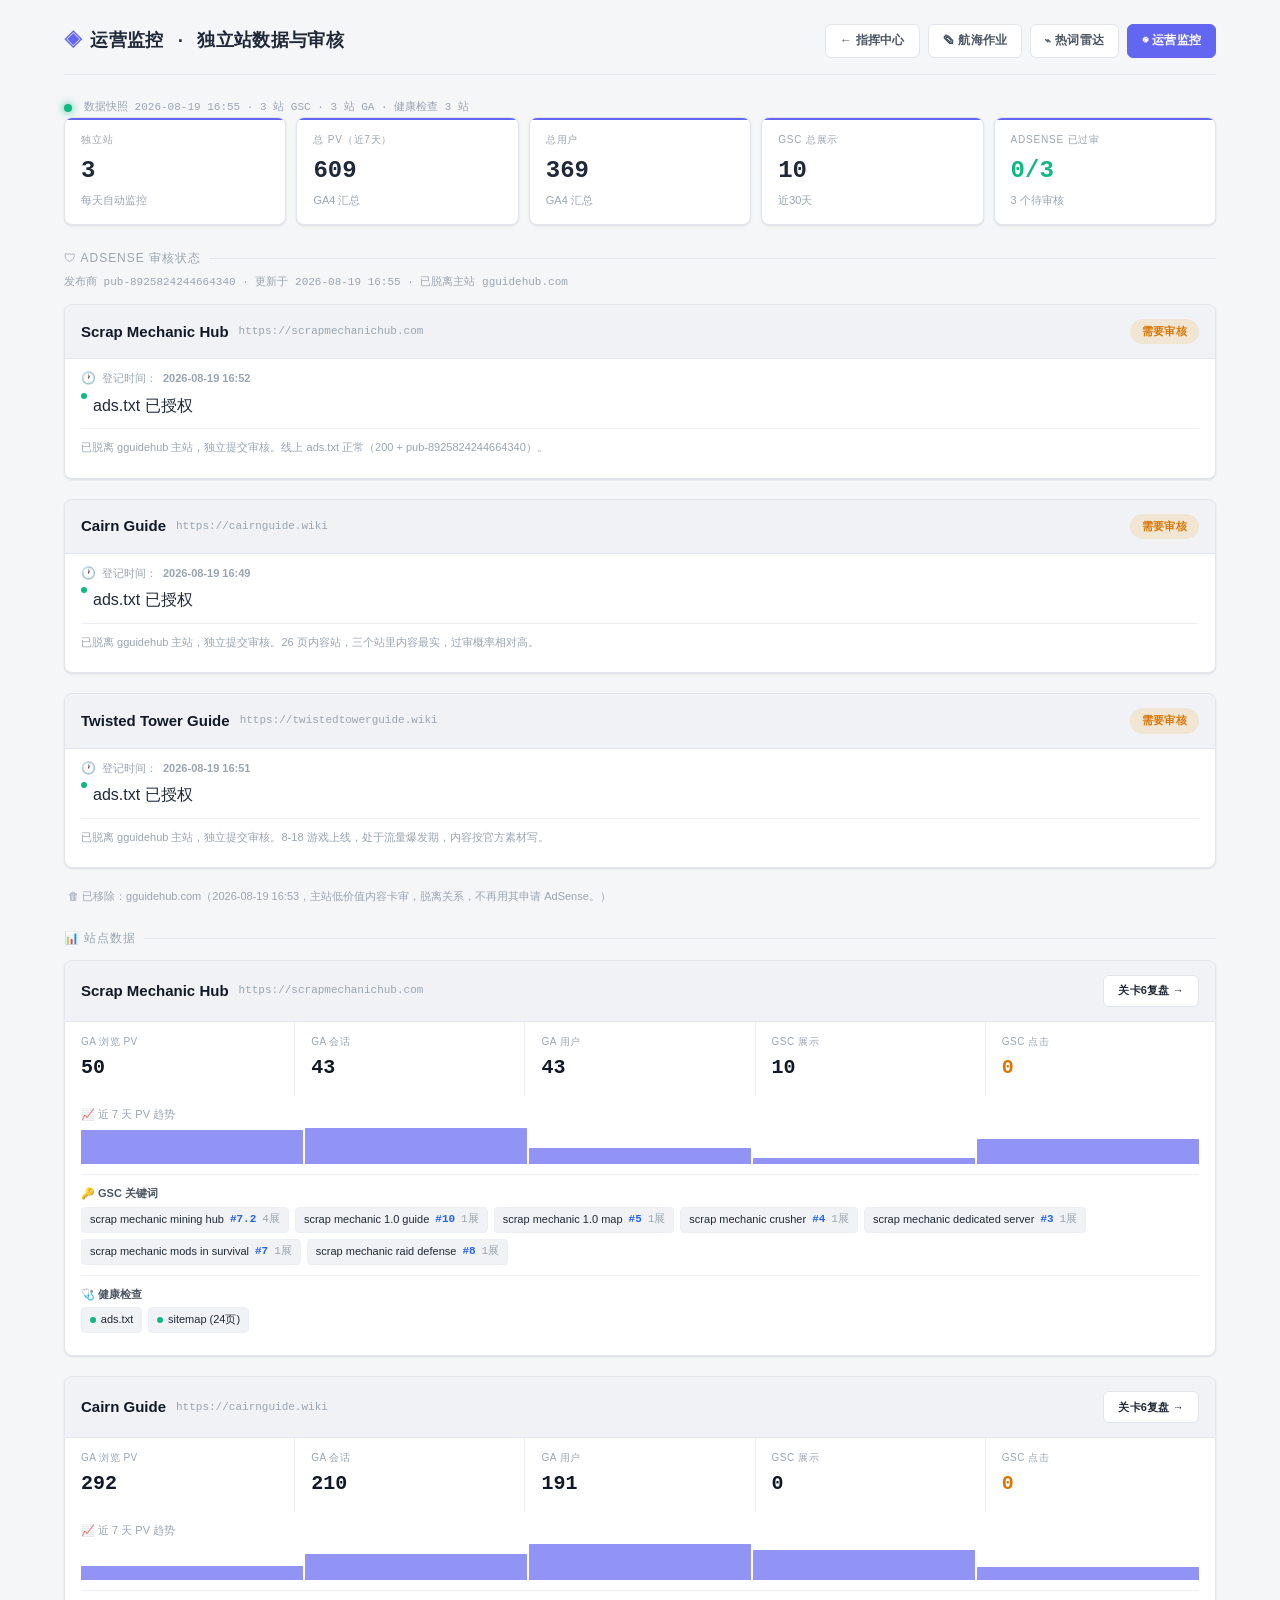
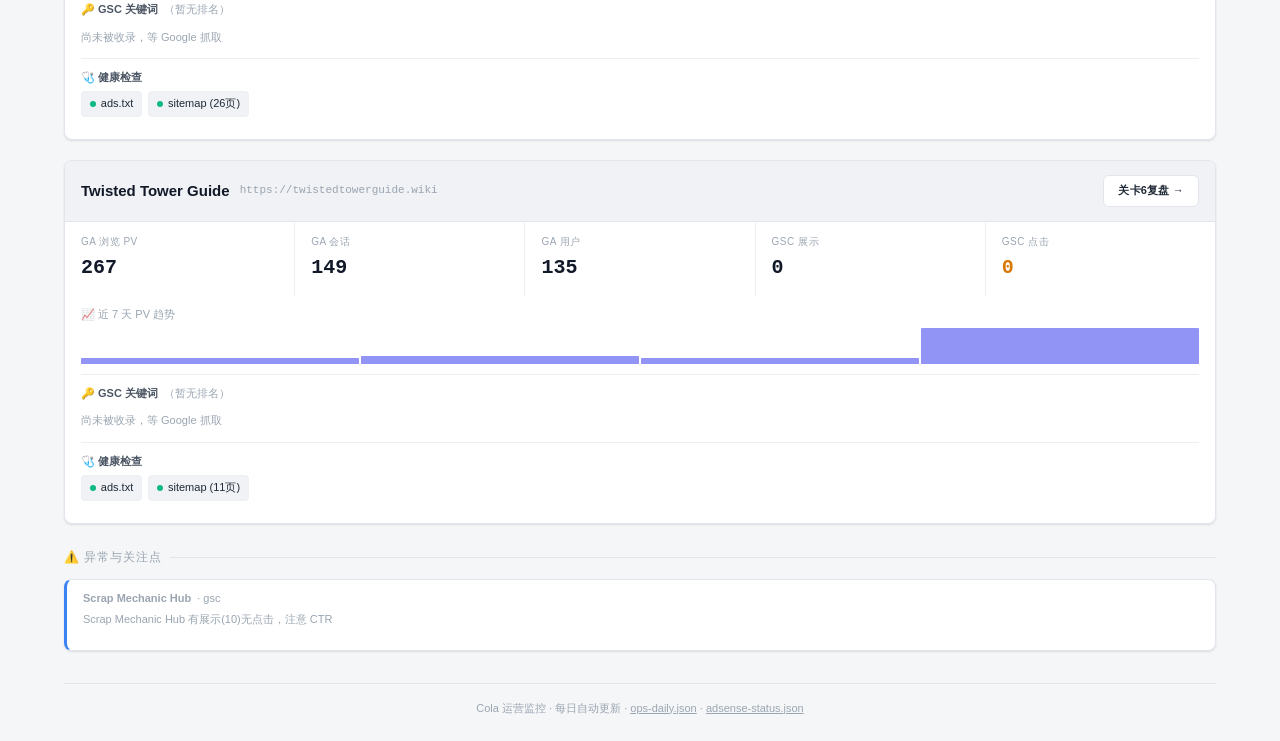
==== ops.html @ b62c6e48 "新增运营监控页 ops.html：三站审核状态+GA+GSC+健康检查 前台可视化" ====
<!DOCTYPE html>
<html lang="zh-CN">
<head>
<meta charset="UTF-8">
<meta name="viewport" content="width=device-width, initial-scale=1.0">
<title>运营监控 · 独立站数据与审核状态</title>
<style>
  :root {
    --bg: #f5f6f8; --bg-card: #ffffff; --bg-elevated: #f0f2f5;
    --border: #e2e6ec; --border-subtle: #eceff3;
    --text: #1f2937; --text-secondary: #4b5563; --text-muted: #9aa5b1;
    --green: #10b981; --green-bg: rgba(16,185,129,0.10); --green-text: #059669;
    --red: #ef4444; --red-bg: rgba(239,68,68,0.10); --red-text: #dc2626;
    --yellow: #d97706; --yellow-bg: rgba(245,158,11,0.14);
    --blue: #3b82f6; --blue-bg: rgba(59,130,246,0.10); --blue-text: #2563eb;
    --accent: #6366f1; --accent-dim: #4f46e5;
    --purple: #9333ea; --purple-bg: rgba(168,85,247,0.12);
    --heading: #111827;
    --shadow: 0 1px 2px rgba(16,24,40,0.06), 0 1px 3px rgba(16,24,40,0.05);
  }
  * { margin:0; padding:0; box-sizing:border-box; }
  body {
    font-family: -apple-system, BlinkMacSystemFont, 'PingFang SC', 'Hiragino Sans GB', 'Microsoft YaHei', sans-serif;
    background: var(--bg); color: var(--text); min-height: 100vh; line-height: 1.6;
  }
  .container { max-width: 1200px; margin: 0 auto; padding: 1.5rem; }

  .top-bar {
    display: flex; align-items: center; justify-content: space-between;
    flex-wrap: wrap; gap: 1rem; margin-bottom: 1.5rem;
    padding-bottom: 1rem; border-bottom: 1px solid var(--border);
  }
  .top-bar h1 {
    font-size: 1.125rem; font-weight: 700; letter-spacing: 0.02em;
    display: flex; align-items: center; gap: 0.5rem;
    font-family: 'SF Mono', 'Menlo', 'PingFang SC', monospace;
  }
  .top-bar h1 span { color: var(--accent); }
  .top-actions { display:flex; gap:0.5rem; align-items:center; flex-wrap:wrap; }
  .btn {
    padding:0.4rem 0.875rem; border-radius:0.375rem; font-size:0.75rem;
    font-weight:600; cursor:pointer; border:1px solid var(--border);
    background:var(--bg-card); color:var(--text-secondary);
    transition:all 0.15s; font-family:inherit; letter-spacing:0.02em;
    text-decoration:none; display:inline-block;
  }
  .btn:hover { border-color:var(--accent); color:var(--heading); background:var(--bg-elevated); }
  .btn.active { background:var(--accent); border-color:var(--accent); color:#fff; }

  .status-bar { display:flex; gap:0.75rem; align-items:center; font-size:0.6875rem; color:var(--text-muted); font-family:'SF Mono',monospace; flex-wrap:wrap; }
  .pulse { width:8px; height:8px; border-radius:50%; display:inline-block; }
  .pulse.live { background:var(--green); box-shadow:0 0 8px var(--green); animation:pulse 2s infinite; }
  @keyframes pulse { 0%,100%{opacity:1} 50%{opacity:0.3} }

  .stats { display:grid; grid-template-columns:repeat(auto-fit, minmax(155px,1fr)); gap:0.625rem; margin-bottom:1.5rem; }
  .stat {
    background:var(--bg-card); border:1px solid var(--border); border-radius:0.5rem; padding:0.875rem 1rem;
    position:relative; overflow:hidden; box-shadow:var(--shadow);
  }
  .stat::before { content:''; position:absolute; top:0; left:0; right:0; height:2px; background:var(--accent); }
  .stat .label { font-size:0.625rem; text-transform:uppercase; letter-spacing:0.08em; color:var(--text-muted); margin-bottom:0.25rem; }
  .stat .value { font-size:1.5rem; font-weight:700; font-family:'SF Mono',monospace; }
  .stat .sub { font-size:0.6875rem; color:var(--text-muted); margin-top:0.125rem; }

  .section { margin-bottom:1.5rem; }
  .section-title {
    font-size:0.75rem; text-transform:uppercase; letter-spacing:0.08em;
    color:var(--text-muted); margin-bottom:0.75rem; display:flex; align-items:center; gap:0.5rem;
  }
  .section-title::after { content:''; flex:1; height:1px; background:var(--border); }
  .section-meta { margin:-0.35rem 0 0.75rem; font-size:0.6875rem; color:var(--text-muted); font-family:'SF Mono',monospace; }

  /* 站点卡片 */
  .site-card {
    background:var(--bg-card); border:1px solid var(--border); border-radius:0.5rem;
    box-shadow:var(--shadow); margin-bottom:1.25rem; overflow:hidden;
  }
  .site-head {
    display:flex; align-items:center; justify-content:space-between; gap:1rem;
    padding:0.875rem 1rem; border-bottom:1px solid var(--border);
    background:var(--bg-elevated); flex-wrap:wrap;
  }
  .site-head .site-title { display:flex; align-items:center; gap:0.625rem; flex-wrap:wrap; }
  .site-head .site-name { font-weight:700; font-size:0.9375rem; color:var(--heading); }
  .site-head .site-domain { font-size:0.6875rem; color:var(--text-muted); font-family:'SF Mono',monospace; }
  .site-head a { color:inherit; text-decoration:none; }
  .site-head a:hover { color:var(--accent); }

  /* 审核状态徽章 */
  .audit-badge {
    display:inline-flex; align-items:center; gap:0.3rem;
    padding:0.25rem 0.75rem; border-radius:1rem; font-size:0.6875rem; font-weight:700;
    letter-spacing:0.03em; white-space:nowrap;
  }
  .audit-badge.active { background:var(--green-bg); color:var(--green-text); }
  .audit-badge.review { background:var(--yellow-bg); color:var(--yellow); }
  .audit-badge.rejected { background:var(--red-bg); color:var(--red-text); }

  /* 指标网格 */
  .metrics { display:grid; grid-template-columns:repeat(auto-fit, minmax(150px,1fr)); gap:1px; background:var(--border-subtle); }
  .metric {
    background:var(--bg-card); padding:0.75rem 1rem; display:flex; flex-direction:column; gap:0.125rem;
  }
  .metric .label { font-size:0.625rem; color:var(--text-muted); text-transform:uppercase; letter-spacing:0.05em; }
  .metric .value { font-size:1.25rem; font-weight:700; font-family:'SF Mono',monospace; color:var(--heading); }
  .metric .value.ok { color:var(--green-text); }
  .metric .value.warn { color:var(--yellow); }
  .metric .value.bad { color:var(--red-text); }

  .sub-grid { padding:0 1rem 0.75rem; }
  .sub-row { padding:0.625rem 0; border-bottom:1px solid var(--border-subtle); }
  .sub-row:last-child { border-bottom:none; }
  .sub-row .sub-label { font-size:0.6875rem; color:var(--text-muted); margin-bottom:0.25rem; display:flex; align-items:center; gap:0.375rem; }
  .sub-row .sub-label .k { font-weight:600; color:var(--text-secondary); }

  /* 关键词 chips */
  .kw-list { display:flex; flex-wrap:wrap; gap:0.375rem; }
  .kw {
    display:inline-flex; align-items:center; gap:0.375rem;
    background:var(--bg-elevated); border:1px solid var(--border-subtle); border-radius:0.25rem;
    padding:0.2rem 0.5rem; font-size:0.6875rem;
  }
  .kw .pos { font-family:'SF Mono',monospace; color:var(--blue-text); font-weight:600; }
  .kw .imp { font-family:'SF Mono',monospace; color:var(--text-muted); }

  /* 健康检查 */
  .health { display:flex; flex-wrap:wrap; gap:0.375rem; }
  .health-item {
    display:inline-flex; align-items:center; gap:0.3rem;
    background:var(--bg-elevated); border:1px solid var(--border-subtle); border-radius:0.25rem;
    padding:0.2rem 0.5rem; font-size:0.6875rem;
  }
  .dot { width:6px; height:6px; border-radius:50%; display:inline-block; }
  .dot.ok { background:var(--green); }
  .dot.bad { background:var(--red); }

  /* 迷你趋势条 */
  .trend { display:flex; align-items:flex-end; gap:2px; height:36px; }
  .trend .bar { flex:1; min-width:6px; background:var(--accent); border-radius:1px 1px 0 0; opacity:0.7; }
  .trend .bar:hover { opacity:1; }

  .note { font-size:0.6875rem; color:var(--text-muted); line-height:1.5; }

  .empty {
    background:var(--bg-card); border:1px dashed var(--border); border-radius:0.5rem;
    padding:2.5rem; text-align:center; color:var(--text-muted); font-size:0.8125rem;
  }

  footer { text-align:center; margin-top:2rem; padding-top:1rem; border-top:1px solid var(--border); font-size:0.6875rem; color:var(--text-muted); }
  footer a { color:var(--text-muted); }

  @media (max-width:768px) {
    .container { padding:0.75rem; }
    .stats { grid-template-columns:repeat(2,1fr); }
  }
</style>
</head>
<body>
<div class="container">
  <div class="top-bar">
    <h1><span>◈</span> 运营监控 · 独立站数据与审核</h1>
    <div class="top-actions">
      <a class="btn" href="./index.html">← 指挥中心</a>
      <a class="btn" href="./voyage.html">✎ 航海作业</a>
      <a class="btn" href="./keyword-radar.html">⌁ 热词雷达</a>
      <a class="btn active" href="./ops.html">◉ 运营监控</a>
    </div>
  </div>

  <div class="status-bar">
    <span class="pulse live"></span>
    <span id="meta">载入数据中…</span>
  </div>

  <!-- 汇总统计 -->
  <div class="stats" id="stats"></div>

  <!-- 审核状态总览 -->
  <div class="section">
    <div class="section-title">🛡 AdSense 审核状态</div>
    <div class="section-meta" id="adsense-meta"></div>
    <div id="audit-container"></div>
  </div>

  <!-- 站点数据卡 -->
  <div class="section">
    <div class="section-title">📊 站点数据</div>
    <div id="sites-container"></div>
  </div>

  <!-- 异常 -->
  <div class="section" id="anomaly-section" style="display:none">
    <div class="section-title">⚠️ 异常与关注点</div>
    <div id="anomaly-container"></div>
  </div>

  <footer>Cola 运营监控 · 每日自动更新 · <a href="./ops-daily.json" target="_blank">ops-daily.json</a> · <a href="./adsense-status.json" target="_blank">adsense-status.json</a></footer>
</div>

<script>
// ── 工具 ──
const esc = (s) => String(s ?? '').replace(/[&<>"']/g, c => ({'&':'&amp;','<':'&lt;','>':'&gt;','"':'&quot;',"'":'&#39;'}[c]));

async function loadJSON(url) {
  try {
    const r = await fetch(url, { cache: 'no-store' });
    if (!r.ok) throw new Error(`HTTP ${r.status}`);
    return await r.json();
  } catch (e) {
    return null;
  }
}

// ── 站元信息（与 voyage.json 对齐） ──
const SITE_META = {
  'scrapmechanic-hub': { name: 'Scrap Mechanic Hub', domain: 'https://scrapmechanichub.com', dir: 'scrapmechanic-hub' },
  'cairn-guide': { name: 'Cairn Guide', domain: 'https://cairnguide.wiki', dir: 'cairn-guide' },
  'twisted-tower-guide': { name: 'Twisted Tower Guide', domain: 'https://twistedtowerguide.wiki', dir: 'twisted-tower-guide' },
};

const AUDIT_LABEL = {
  'active': '已通过', 'review': '需要审核', 'rejected': '未通过', 'ready': '准备就绪',
};
const AUDIT_CLASS = {
  'active': 'active', 'review': 'review', 'rejected': 'rejected', 'ready': 'active',
};

function fmtDate(s) {
  if (!s) return '';
  return s.replace('T', ' ').slice(0, 16);
}

// ── 渲染审核状态 ──
function renderAudit(adsense) {
  const container = document.getElementById('audit-container');
  const meta = document.getElementById('adsense-meta');
  if (!adsense || !adsense.sites) {
    container.innerHTML = '<div class="empty">暂无审核状态数据（adsense-status.json 不可用）</div>';
    return;
  }
  const sites = adsense.sites;
  meta.textContent = `发布商 ${adsense.publisher} · 更新于 ${fmtDate(adsense.generated)} · 已脱离主站 gguidehub.com`;
  const cards = Object.entries(sites).map(([key, s]) => {
    const sm = SITE_META[key] || { name: key, domain: s.domain };
    const cls = AUDIT_CLASS[s.statusKey] || 'review';
    const label = AUDIT_LABEL[s.statusKey] || s.status || '待定';
    const adstxt = (s.adstxt === '已授权' || s.adstxt === 'ok') ? '<span class="dot ok"></span> ads.txt 已授权' : `<span class="dot bad"></span> ads.txt ${esc(s.adstxt)}`;
    return `
      <div class="site-card">
        <div class="site-head">
          <div class="site-title">
            <span class="site-name"><a href="${esc(sm.domain)}" target="_blank" rel="noreferrer">${esc(sm.name)}</a></span>
            <span class="site-domain">${esc(sm.domain)}</span>
          </div>
          <span class="audit-badge ${cls}">${label}</span>
        </div>
        <div class="sub-grid">
          <div class="sub-row">
            <div class="sub-label"><span style="font-size:0.75rem">🕐</span> 登记时间：<strong>${fmtDate(s.registeredAt) || '—'}</strong></div>
            <div class="health">${adstxt}</div>
          </div>
          ${s.note ? `<div class="sub-row"><div class="note">${esc(s.note)}</div></div>` : ''}
        </div>
      </div>`;
  }).join('');
  container.innerHTML = cards;
  if (adsense.removed && Object.keys(adsense.removed).length) {
    container.innerHTML += `<div class="note" style="padding:0 0.25rem">
      🗑 已移除：${Object.entries(adsense.removed).map(([d, info]) => `${esc(d)}（${fmtDate(info.removedAt)}，${esc(info.reason)}）`).join('、')}
    </div>`;
  }
}

// ── 渲染站点数据卡 ──
function renderSites(ops) {
  const container = document.getElementById('sites-container');
  if (!ops) {
    container.innerHTML = '<div class="empty">暂无运营数据（ops-daily.json 不可用）</div>';
    return;
  }
  const gsc = ops.gsc || {};
  const ga = ops.ga || {};
  const health = ops.health || {};
  const keys = Object.keys(SITE_META);

  const cards = keys.map(key => {
    const sm = SITE_META[key];
    const g = gsc[key] || {};
    const a = ga[key] || {};
    const h = health[key] || {};

    // GA 指标
    const pv = a.pv ?? 0, sess = a.sessions ?? 0, users = a.users ?? 0;
    // GSC 指标
    const imp = g.impressions ?? 0, clicks = g.clicks ?? 0;
    const kws = (g.topKeywords || []).slice(0, 8);

    // 健康检查
    const adsOk = h.ads_txt?.ok;
    const sitemapOk = h.sitemap?.ok;

    // 迷你趋势（GA 逐日 PV）
    let trendHtml = '<span class="note">暂无逐日数据</span>';
    if (a.daily && Object.keys(a.daily).length) {
      const days = Object.entries(a.daily).sort((x, y) => x[0].localeCompare(y[0]));
      const maxPv = Math.max(...days.map(([, v]) => v.pv || 0), 1);
      trendHtml = `<div class="trend">${days.map(([dt, v]) => {
        const hh = Math.max(6, Math.round((v.pv || 0) / maxPv * 36));
        const mm = dt.slice(4, 6) + '/' + dt.slice(6, 8);
        return `<div class="bar" style="height:${hh}px" title="${mm}: ${v.pv} PV"></div>`;
      }).join('')}</div>`;
    }

    return `
      <div class="site-card">
        <div class="site-head">
          <div class="site-title">
            <span class="site-name"><a href="${esc(sm.domain)}" target="_blank" rel="noreferrer">${esc(sm.name)}</a></span>
            <span class="site-domain">${esc(sm.domain)}</span>
          </div>
          <a class="btn" href="./reports/level-6.html?site=${sm.dir}" style="font-size:0.6875rem">关卡6复盘 →</a>
        </div>

        <div class="metrics">
          <div class="metric"><div class="label">GA 浏览 PV</div><div class="value">${pv}</div></div>
          <div class="metric"><div class="label">GA 会话</div><div class="value">${sess}</div></div>
          <div class="metric"><div class="label">GA 用户</div><div class="value">${users}</div></div>
          <div class="metric"><div class="label">GSC 展示</div><div class="value">${imp}</div></div>
          <div class="metric"><div class="label">GSC 点击</div><div class="value ${clicks > 0 ? 'ok' : 'warn'}">${clicks}</div></div>
        </div>

        <div class="sub-grid">
          <div class="sub-row">
            <div class="sub-label">📈 近 7 天 PV 趋势</div>
            ${trendHtml}
          </div>
          <div class="sub-row">
            <div class="sub-label"><span class="k">🔑 GSC 关键词</span>${kws.length ? '' : '（暂无排名）'}</div>
            ${kws.length ? `<div class="kw-list">${kws.map(k => `<span class="kw">${esc(k.kw)} <span class="pos">#${k.position}</span><span class="imp">${k.impressions}展</span></span>`).join('')}</div>` : '<span class="note">尚未被收录，等 Google 抓取</span>'}
          </div>
          <div class="sub-row">
            <div class="sub-label"><span class="k">🩺 健康检查</span></div>
            <div class="health">
              <span class="health-item"><span class="dot ${adsOk ? 'ok' : 'bad'}"></span> ads.txt</span>
              <span class="health-item"><span class="dot ${sitemapOk ? 'ok' : 'bad'}"></span> sitemap ${h.sitemap?.pages ? `(${h.sitemap.pages}页)` : ''}</span>
            </div>
          </div>
        </div>
      </div>`;
  }).join('');

  container.innerHTML = cards;
}

// ── 渲染汇总统计 ──
function renderStats(ops, adsense) {
  const el = document.getElementById('stats');
  if (!ops) { el.innerHTML = ''; return; }
  const gsc = ops.gsc || {};
  const ga = ops.ga || {};
  const keys = Object.keys(SITE_META);
  const totalPv = keys.reduce((s, k) => s + (ga[k]?.pv || 0), 0);
  const totalUsers = keys.reduce((s, k) => s + (ga[k]?.users || 0), 0);
  const totalImp = keys.reduce((s, k) => s + (gsc[k]?.impressions || 0), 0);

  // 审核状态统计
  let auditReview = 0, auditActive = 0;
  if (adsense?.sites) {
    Object.values(adsense.sites).forEach(s => {
      if (s.statusKey === 'active' || s.statusKey === 'ready') auditActive++;
      else auditReview++;
    });
  }

  el.innerHTML = `
    <div class="stat"><div class="label">独立站</div><div class="value">${keys.length}</div><div class="sub">每天自动监控</div></div>
    <div class="stat"><div class="label">总 PV（近7天）</div><div class="value">${totalPv}</div><div class="sub">GA4 汇总</div></div>
    <div class="stat"><div class="label">总用户</div><div class="value">${totalUsers}</div><div class="sub">GA4 汇总</div></div>
    <div class="stat"><div class="label">GSC 总展示</div><div class="value">${totalImp}</div><div class="sub">近30天</div></div>
    <div class="stat"><div class="label">AdSense 已过审</div><div class="value" style="color:var(--green)">${auditActive}/${keys.length}</div><div class="sub">${auditReview} 个待审核</div></div>
  `;
}

// ── 渲染异常 ──
function renderAnomalies(ops) {
  const section = document.getElementById('anomaly-section');
  const container = document.getElementById('anomaly-container');
  const anomalies = ops?.anomalies || [];
  if (!anomalies.length) { section.style.display = 'none'; return; }
  section.style.display = '';
  container.innerHTML = anomalies.map(a => {
    const sm = SITE_META[a.site] || { name: a.site };
    return `<div class="site-card" style="border-left:3px solid ${a.level === 'warn' ? 'var(--yellow)' : 'var(--blue)'}">
      <div class="sub-grid">
        <div class="sub-row">
          <div class="sub-label"><strong>${esc(sm.name)}</strong> · ${esc(a.type || '')}</div>
          <div class="note">${esc(a.msg || '')}</div>
        </div>
      </div>
    </div>`;
  }).join('');
}

// ── 载入 ──
(async function () {
  const [ops, adsense] = await Promise.all([
    loadJSON('./ops-daily.json'),
    loadJSON('./adsense-status.json'),
  ]);
  const meta = document.getElementById('meta');
  if (ops) {
    meta.textContent = `数据快照 ${fmtDate(ops.generated_at)} · ${Object.keys(ops.gsc || {}).length} 站 GSC · ${Object.keys(ops.ga || {}).length} 站 GA · 健康检查 ${Object.keys(ops.health || {}).length} 站`;
  } else {
    meta.textContent = '⚠ 运营数据不可用（ops-daily.json 缺失）';
  }
  renderStats(ops, adsense);
  renderAudit(adsense);
  renderSites(ops);
  renderAnomalies(ops);
})();
</script>
</body>
</html>
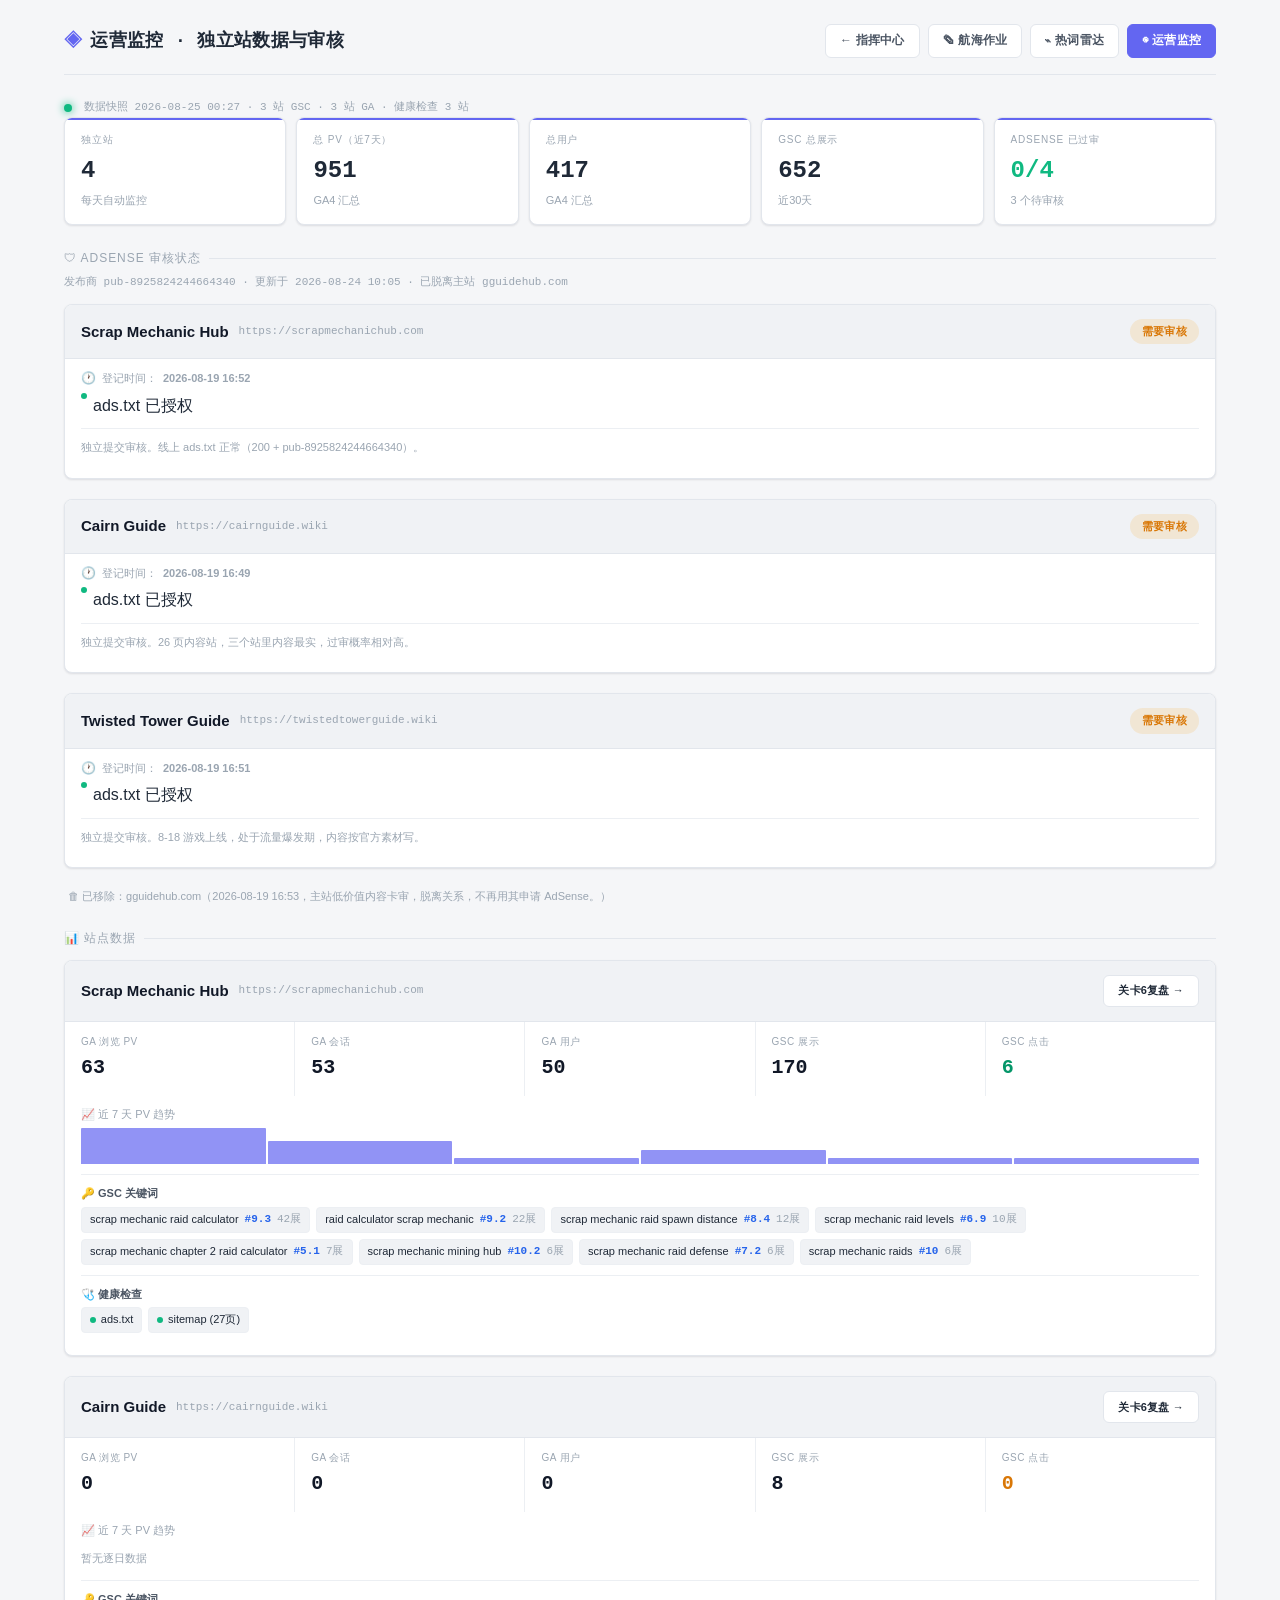
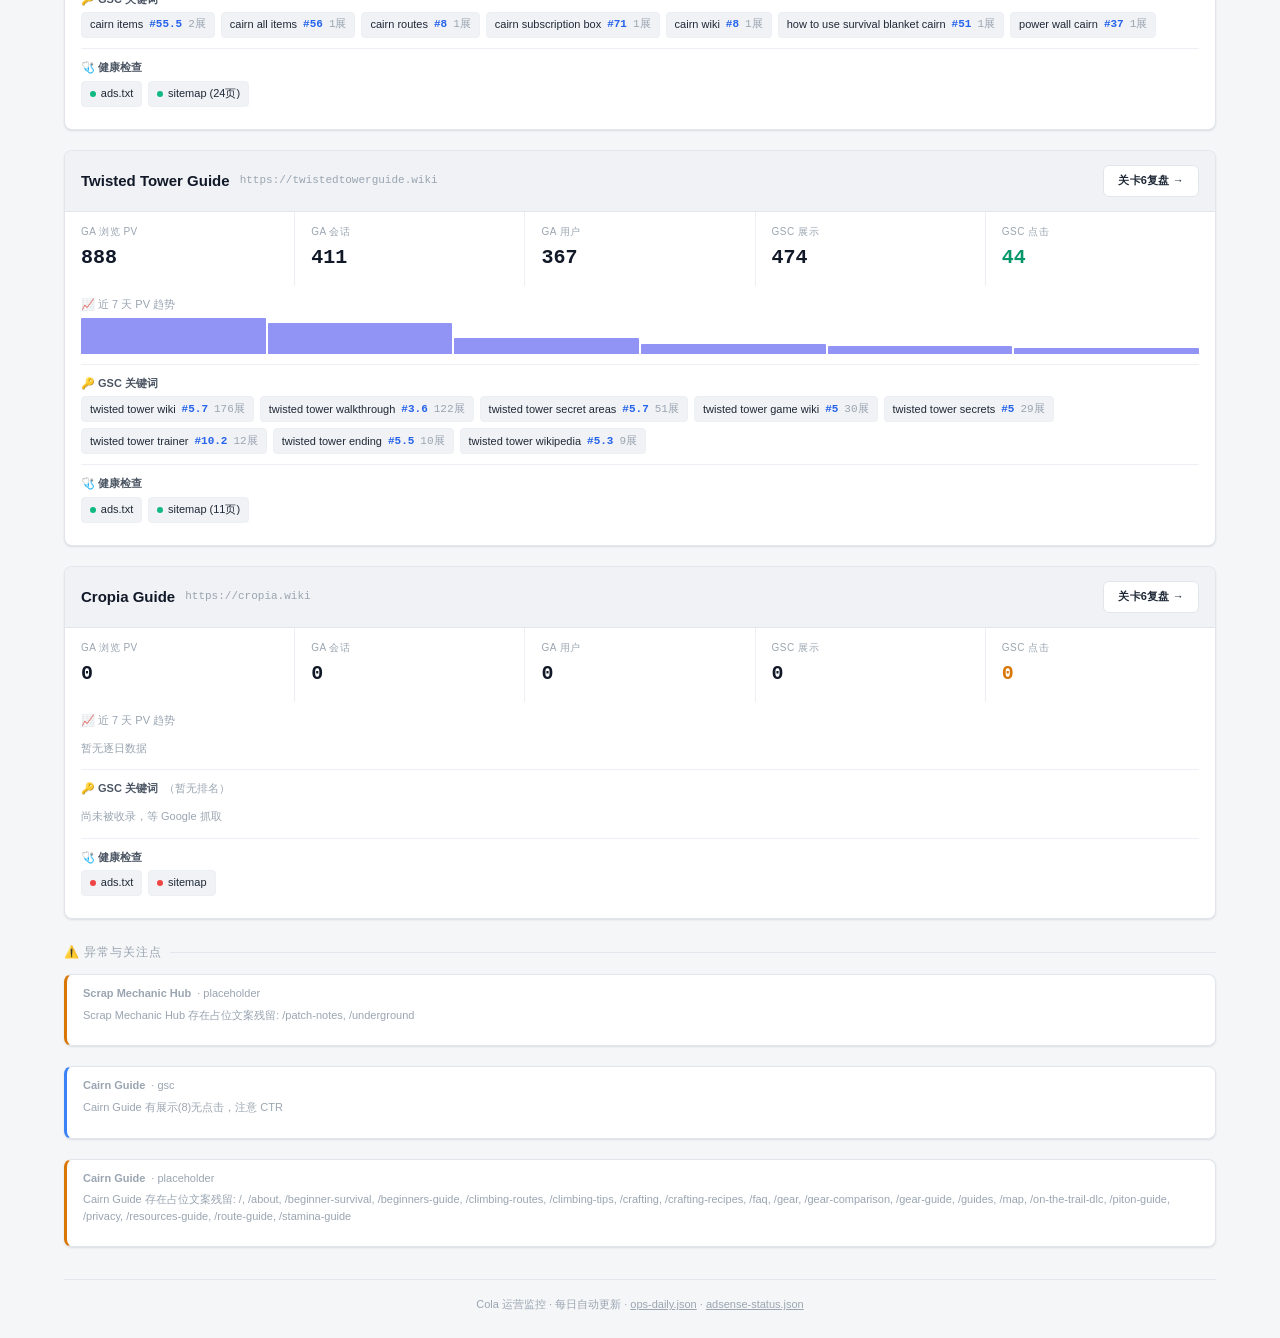
==== commit 45ea947b: "feat: ops 面板支持第4站 cropia-guide（复活纳入监控）" ====
--- a/ops.html
+++ b/ops.html
@@ -216,6 +216,7 @@
   'scrapmechanic-hub': { name: 'Scrap Mechanic Hub', domain: 'https://scrapmechanichub.com', dir: 'scrapmechanic-hub' },
   'cairn-guide': { name: 'Cairn Guide', domain: 'https://cairnguide.wiki', dir: 'cairn-guide' },
   'twisted-tower-guide': { name: 'Twisted Tower Guide', domain: 'https://twistedtowerguide.wiki', dir: 'twisted-tower-guide' },
+  'cropia-guide': { name: 'Cropia Guide', domain: 'https://cropia.wiki', dir: 'cropia-guide' },
 };
 
 const AUDIT_LABEL = {
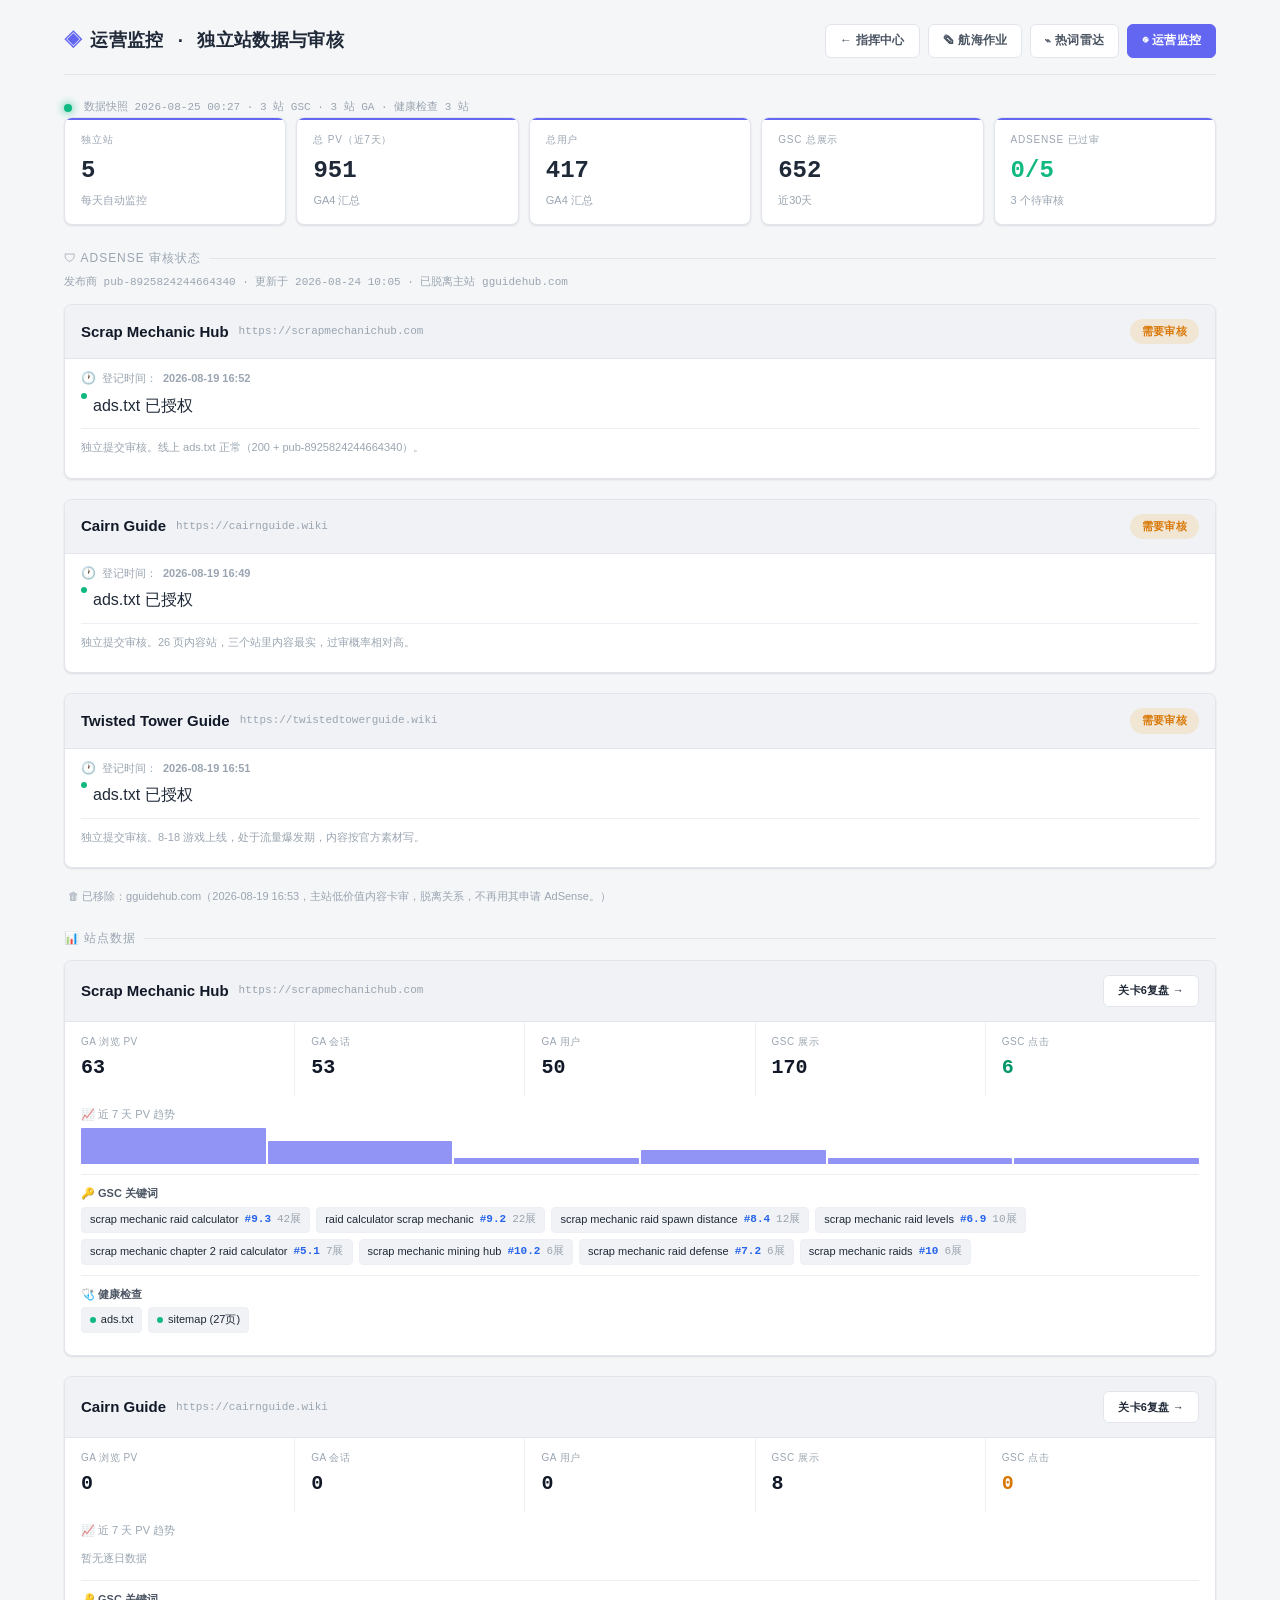
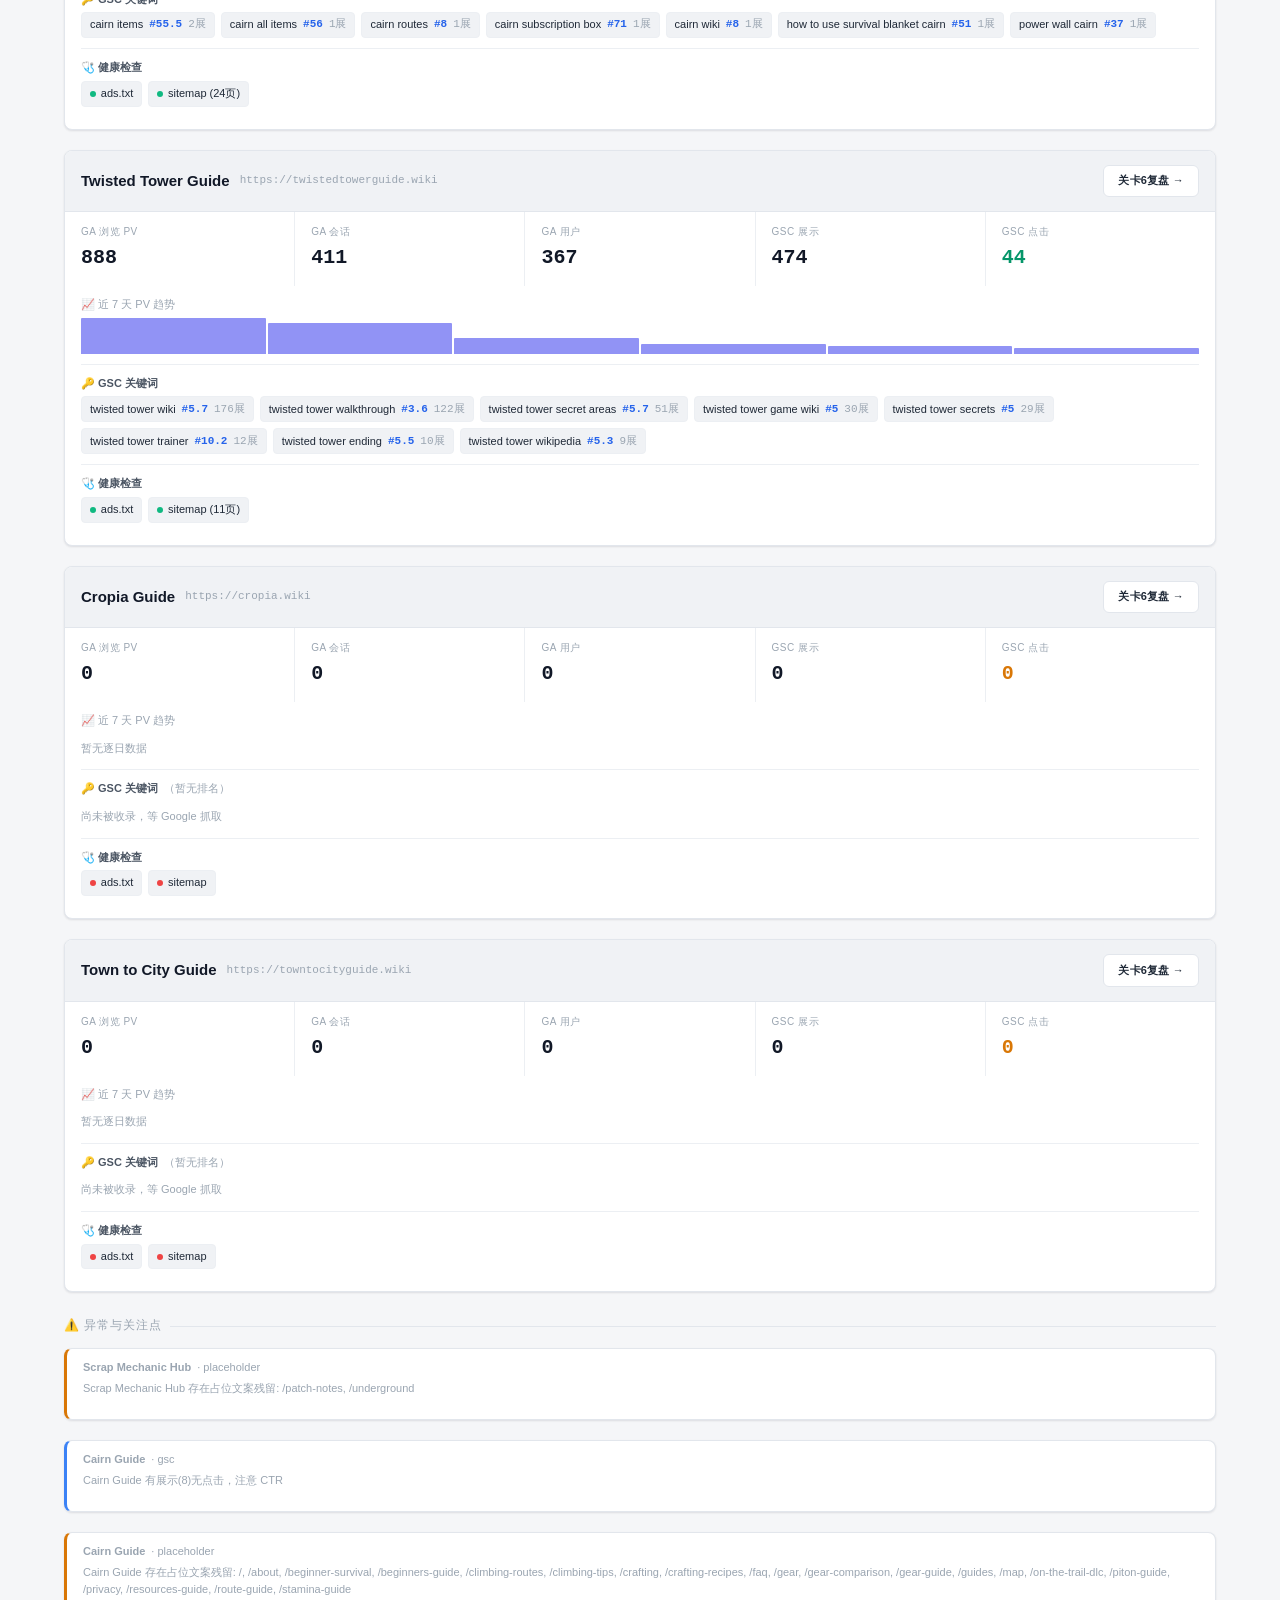
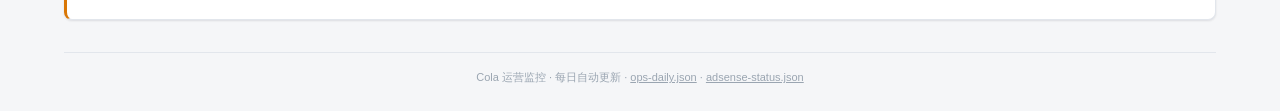
==== commit 043c69d3: "Add town-to-city-guide (towntocityguide.wiki) to ops dashboard" ====
--- a/ops.html
+++ b/ops.html
@@ -217,6 +217,7 @@
   'cairn-guide': { name: 'Cairn Guide', domain: 'https://cairnguide.wiki', dir: 'cairn-guide' },
   'twisted-tower-guide': { name: 'Twisted Tower Guide', domain: 'https://twistedtowerguide.wiki', dir: 'twisted-tower-guide' },
   'cropia-guide': { name: 'Cropia Guide', domain: 'https://cropia.wiki', dir: 'cropia-guide' },
+  'town-to-city-guide': { name: 'Town to City Guide', domain: 'https://towntocityguide.wiki', dir: 'town-to-city-guide' },
 };
 
 const AUDIT_LABEL = {
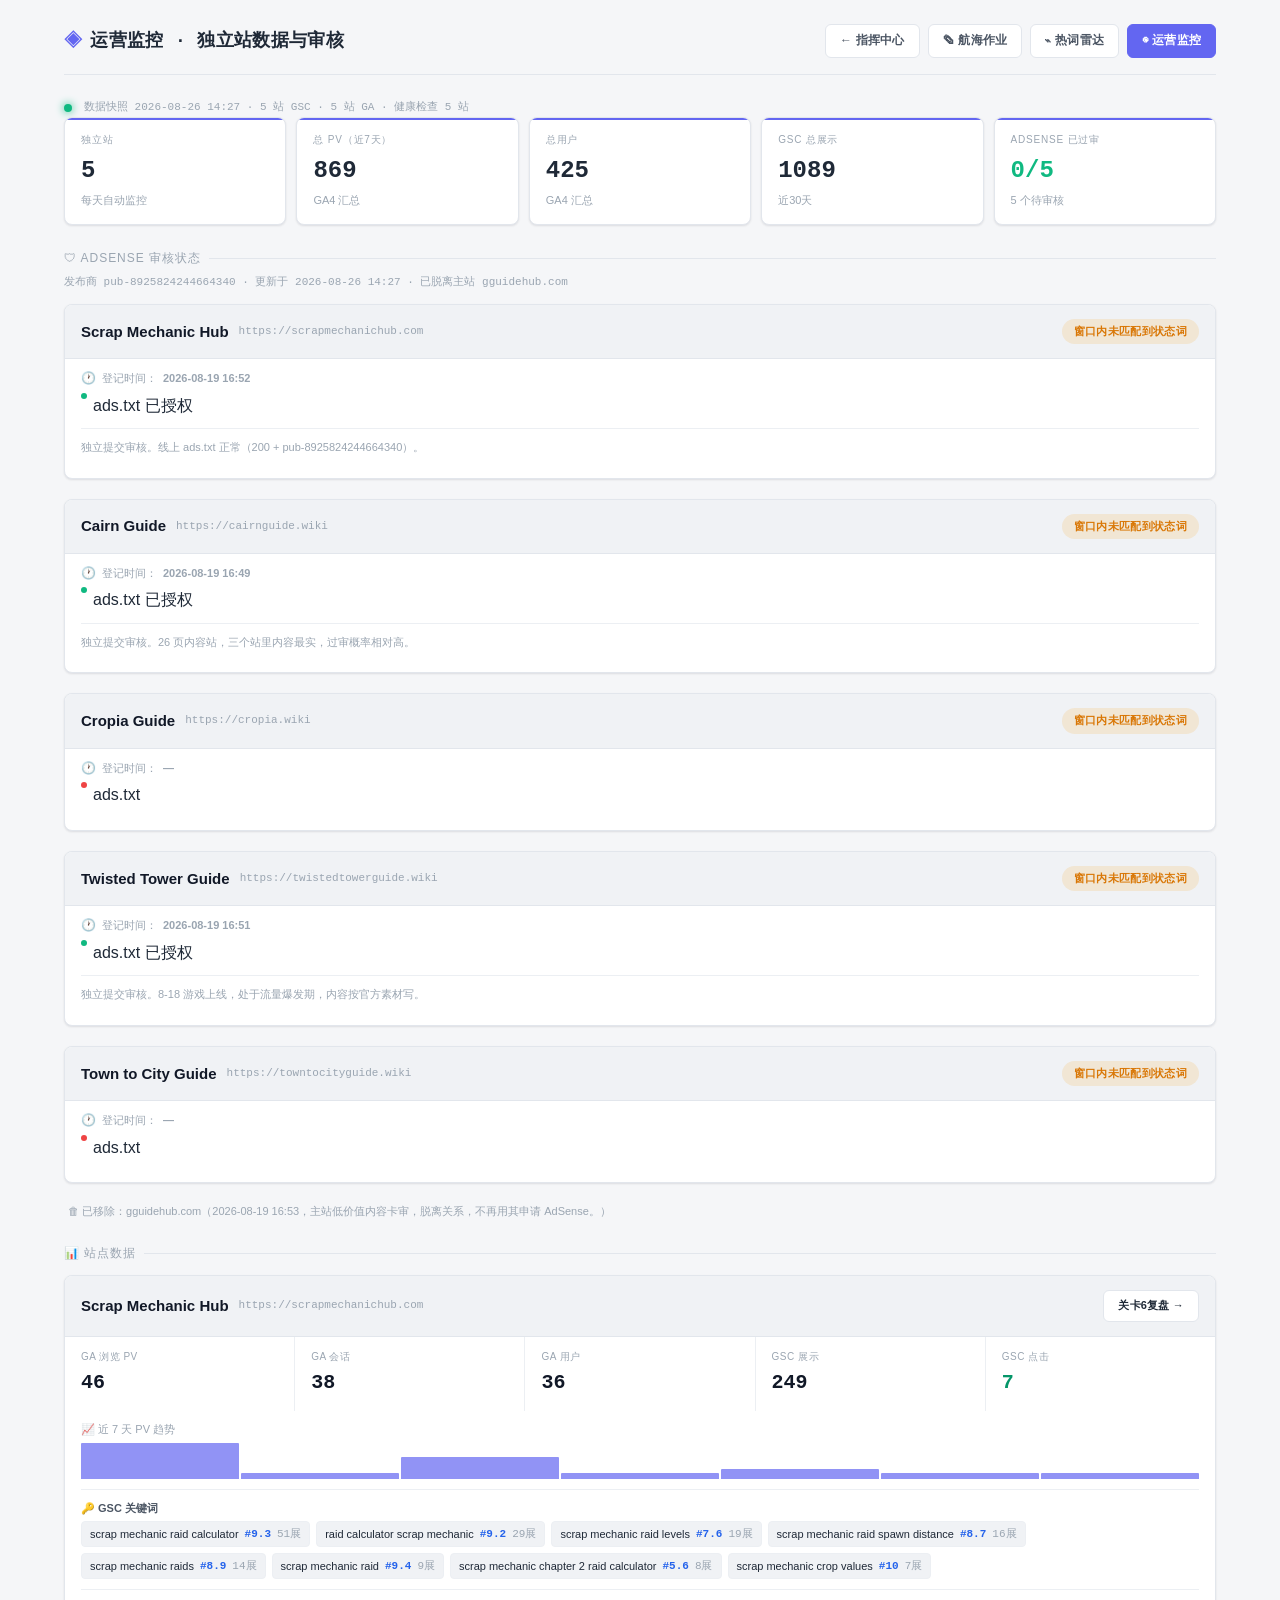
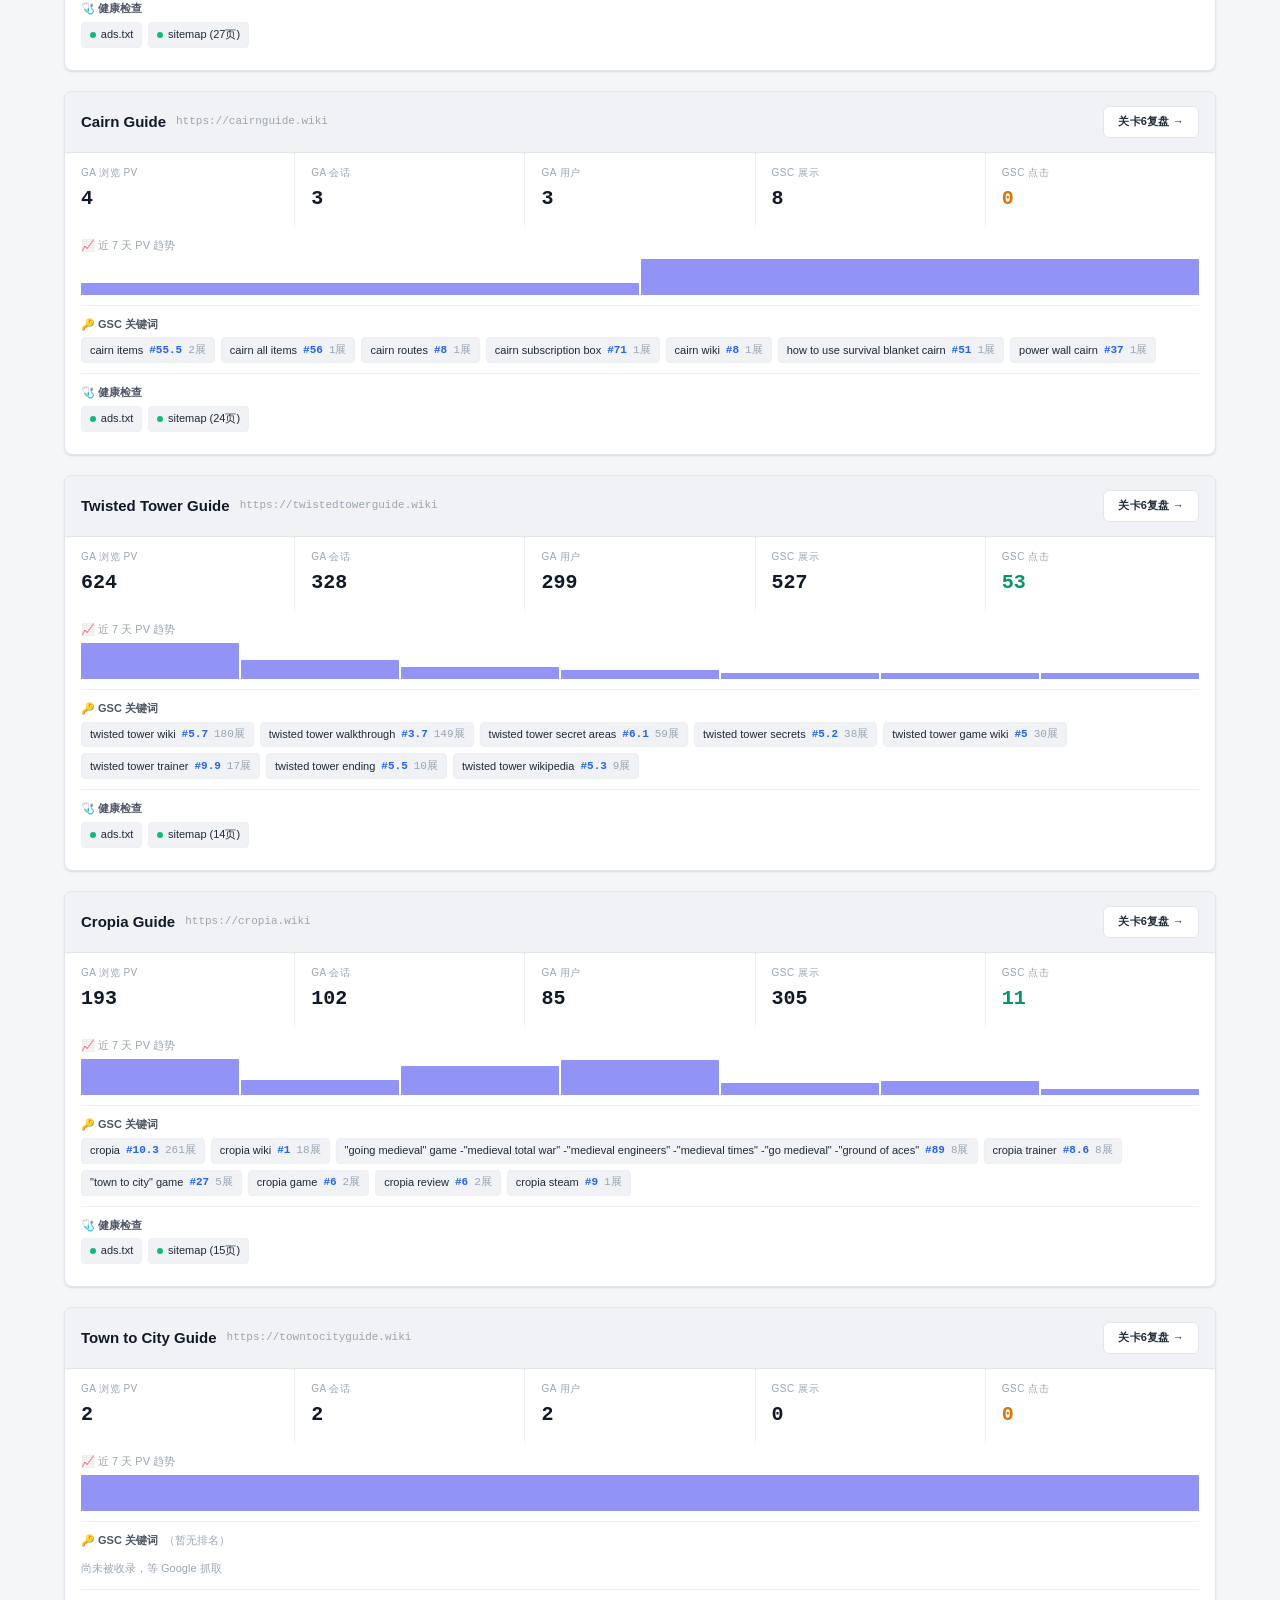
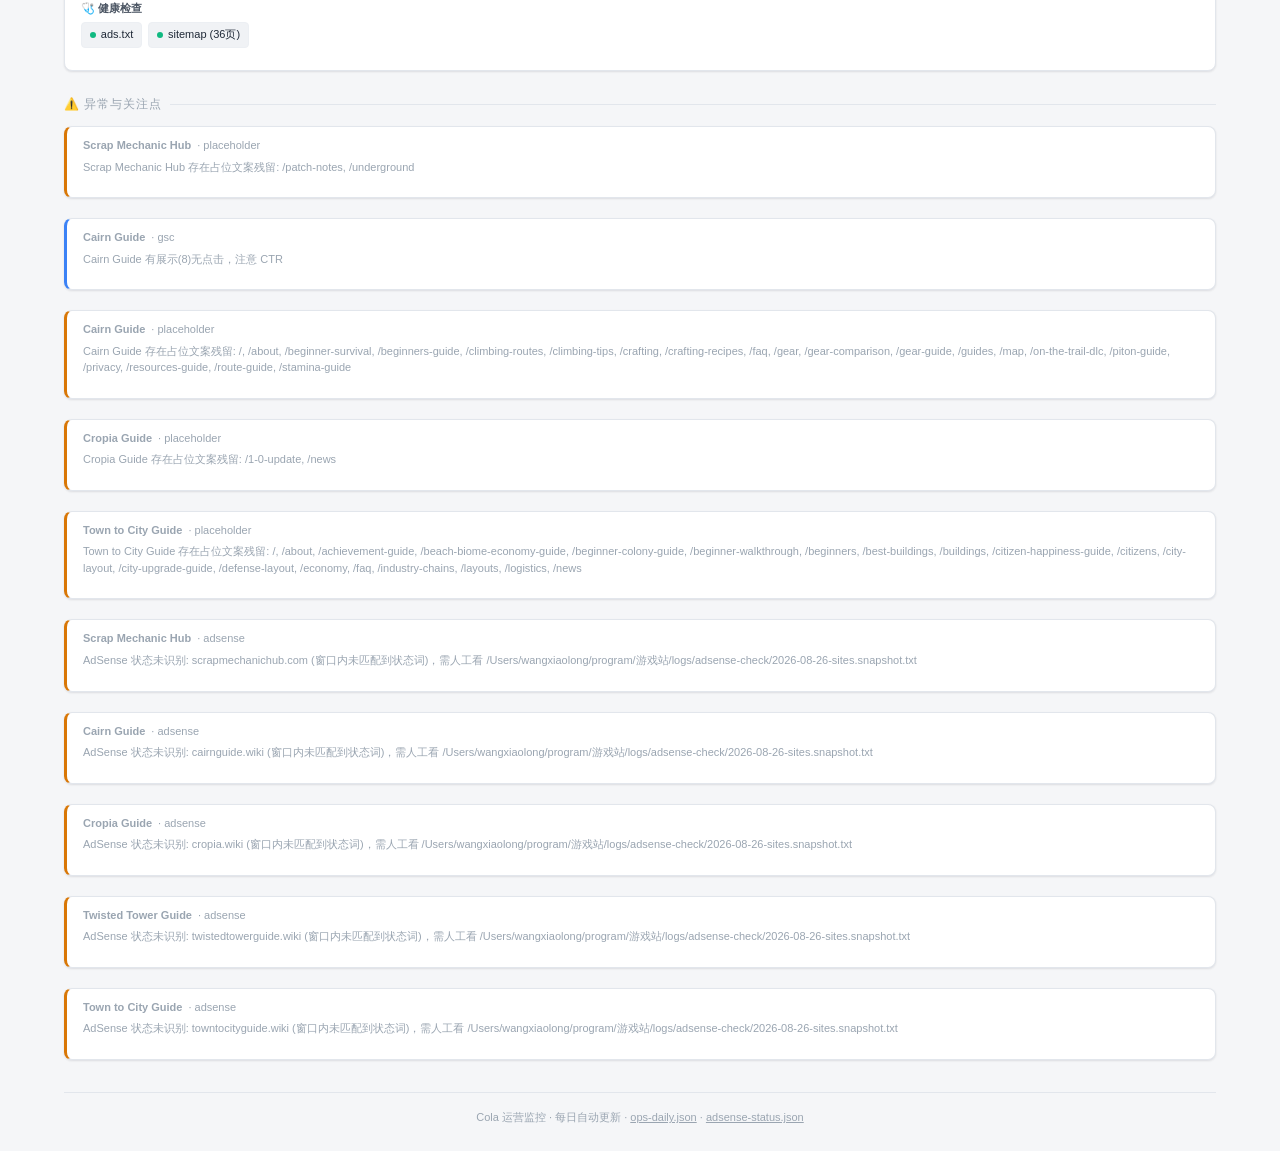
==== commit a89add4b: "Add preparing status label to ops dashboard; refresh daily snapshot" ====
--- a/ops.html
+++ b/ops.html
@@ -222,9 +222,11 @@
 
 const AUDIT_LABEL = {
   'active': '已通过', 'review': '需要审核', 'rejected': '未通过', 'ready': '准备就绪',
+  'preparing': '正在准备',
 };
 const AUDIT_CLASS = {
   'active': 'active', 'review': 'review', 'rejected': 'rejected', 'ready': 'active',
+  'preparing': 'review',
 };
 
 function fmtDate(s) {
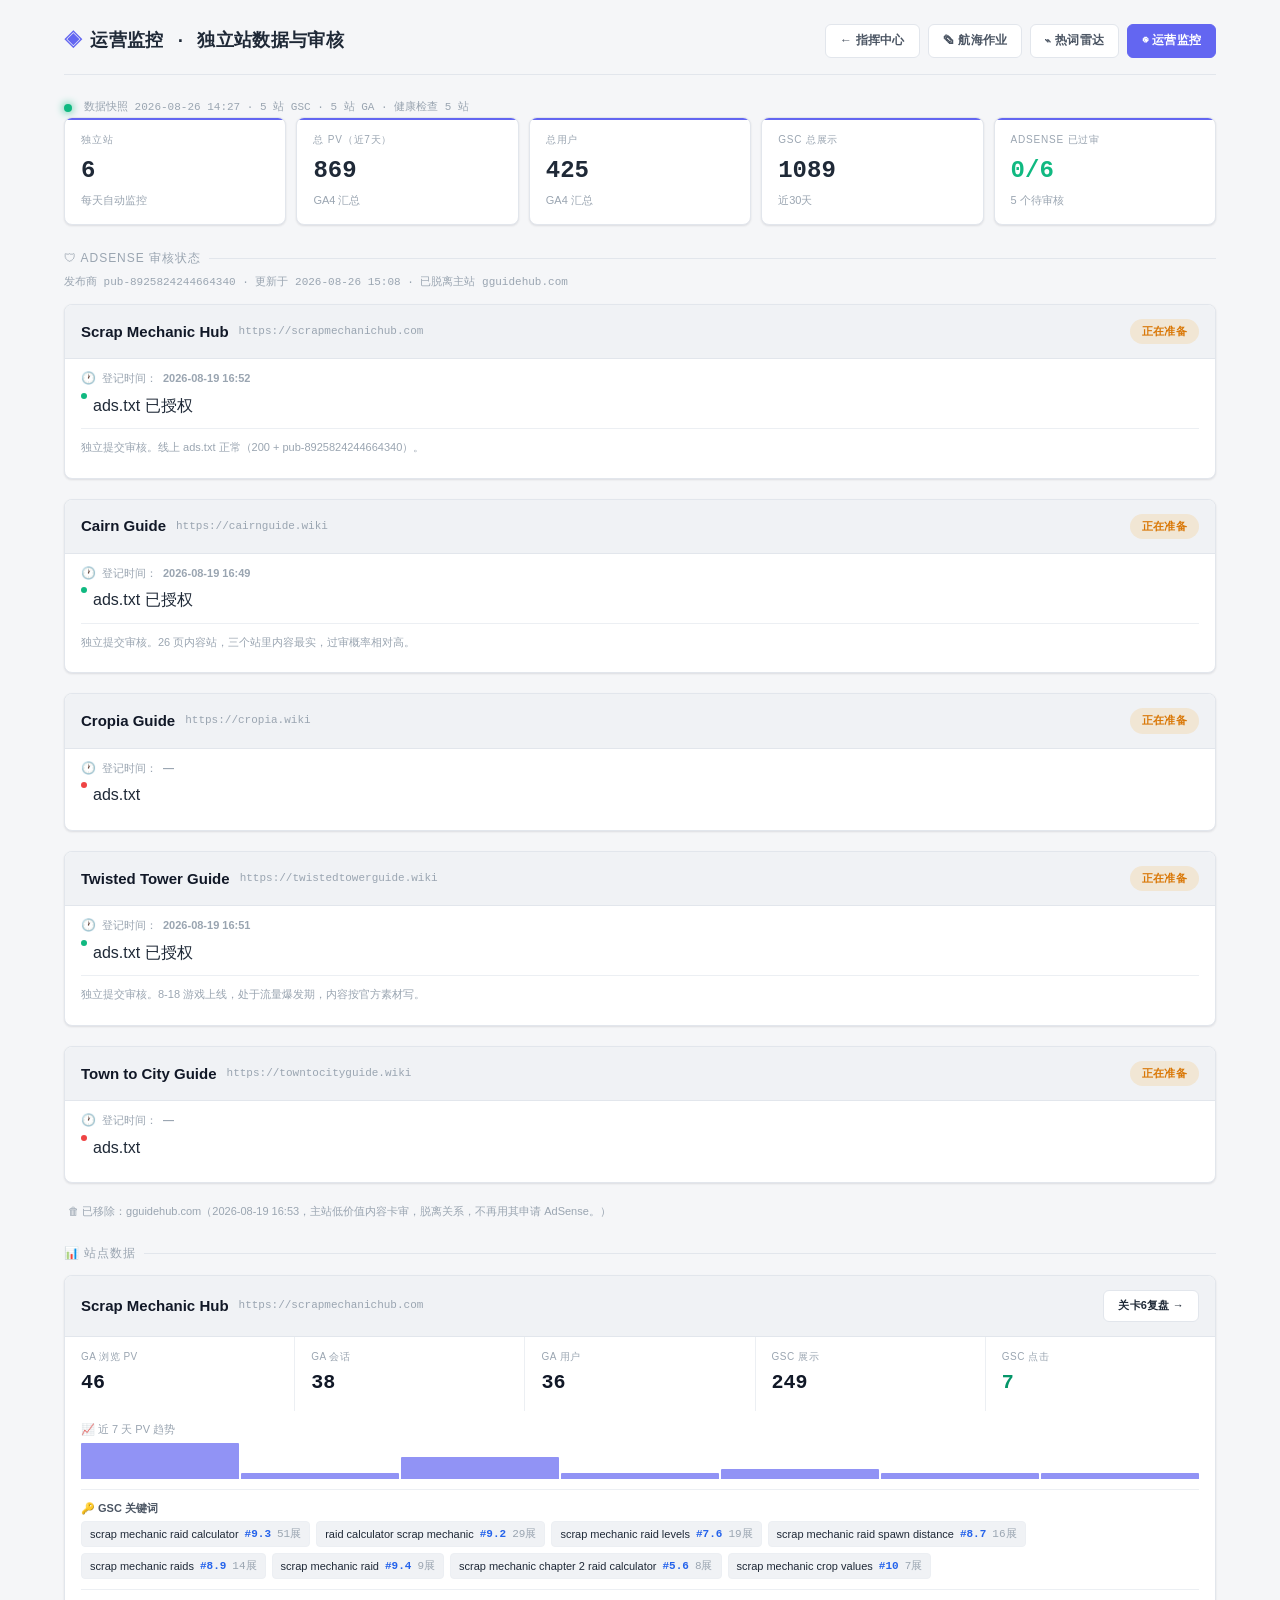
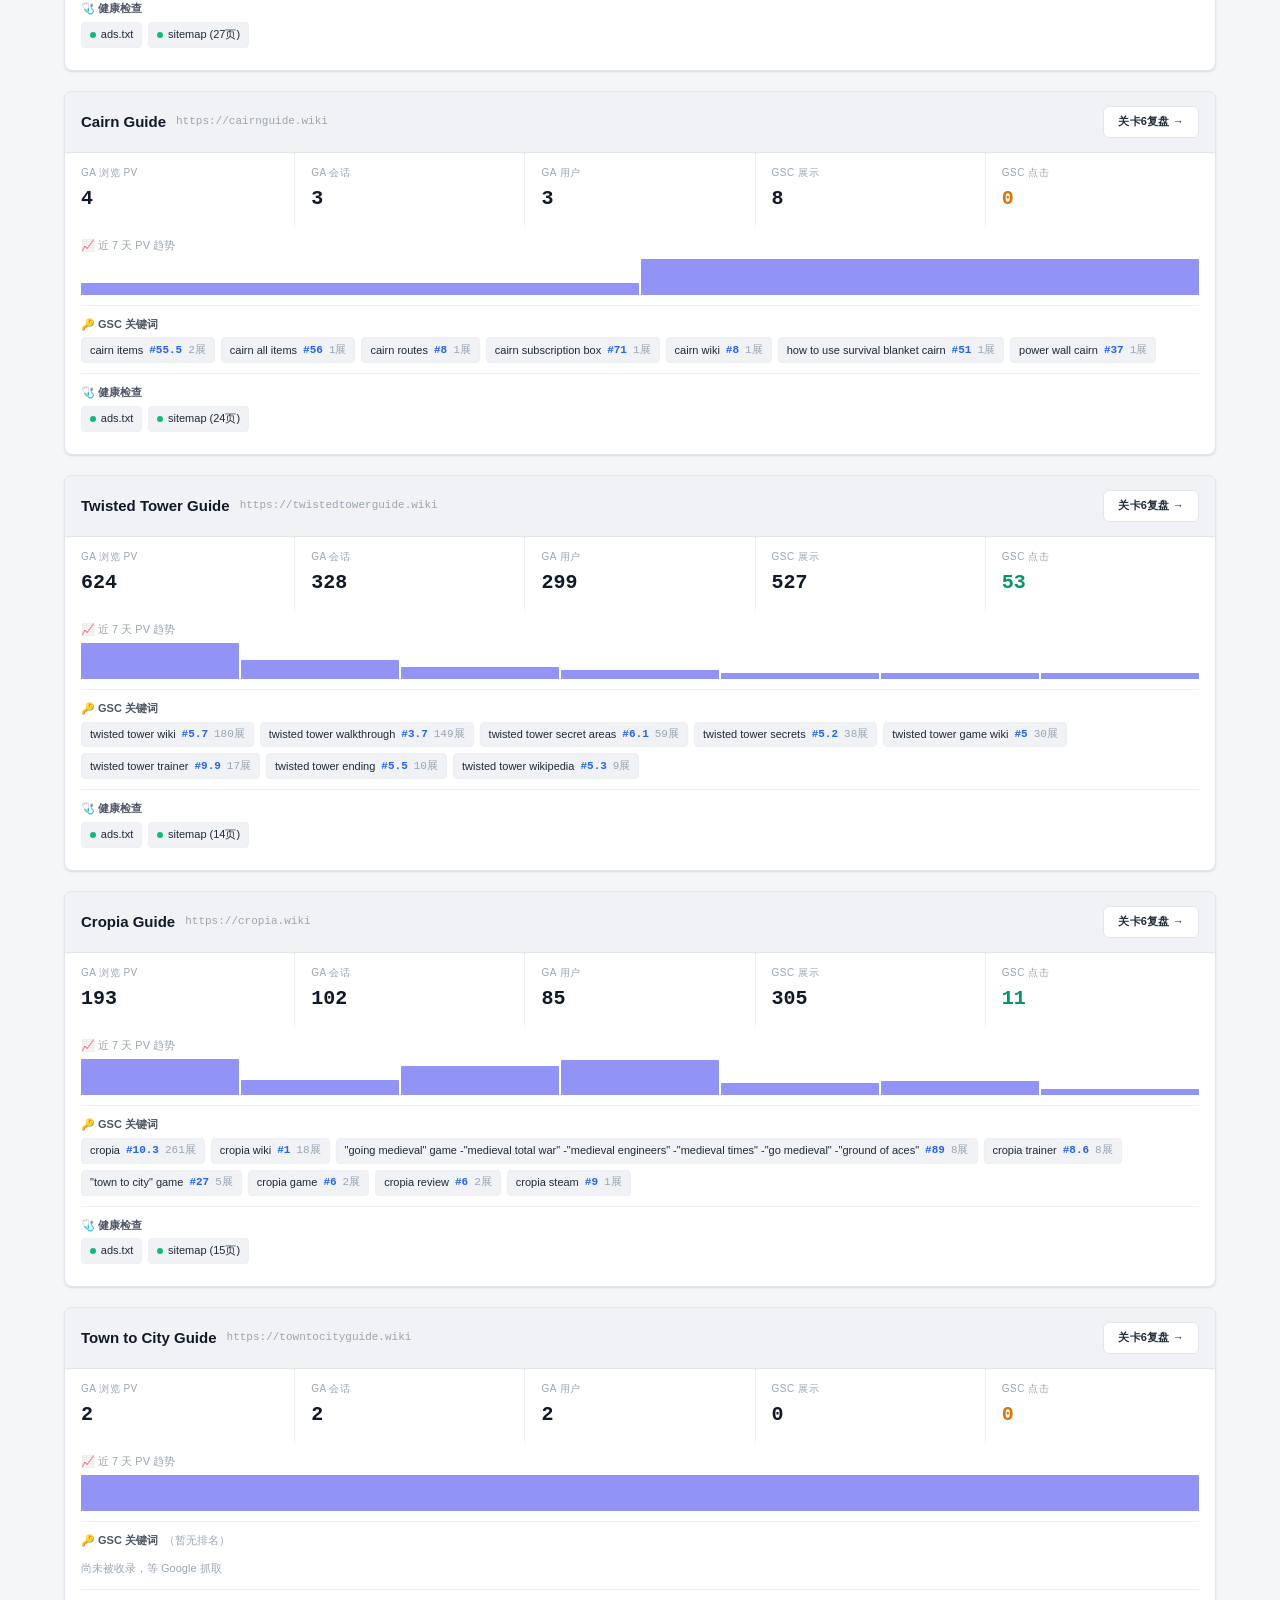
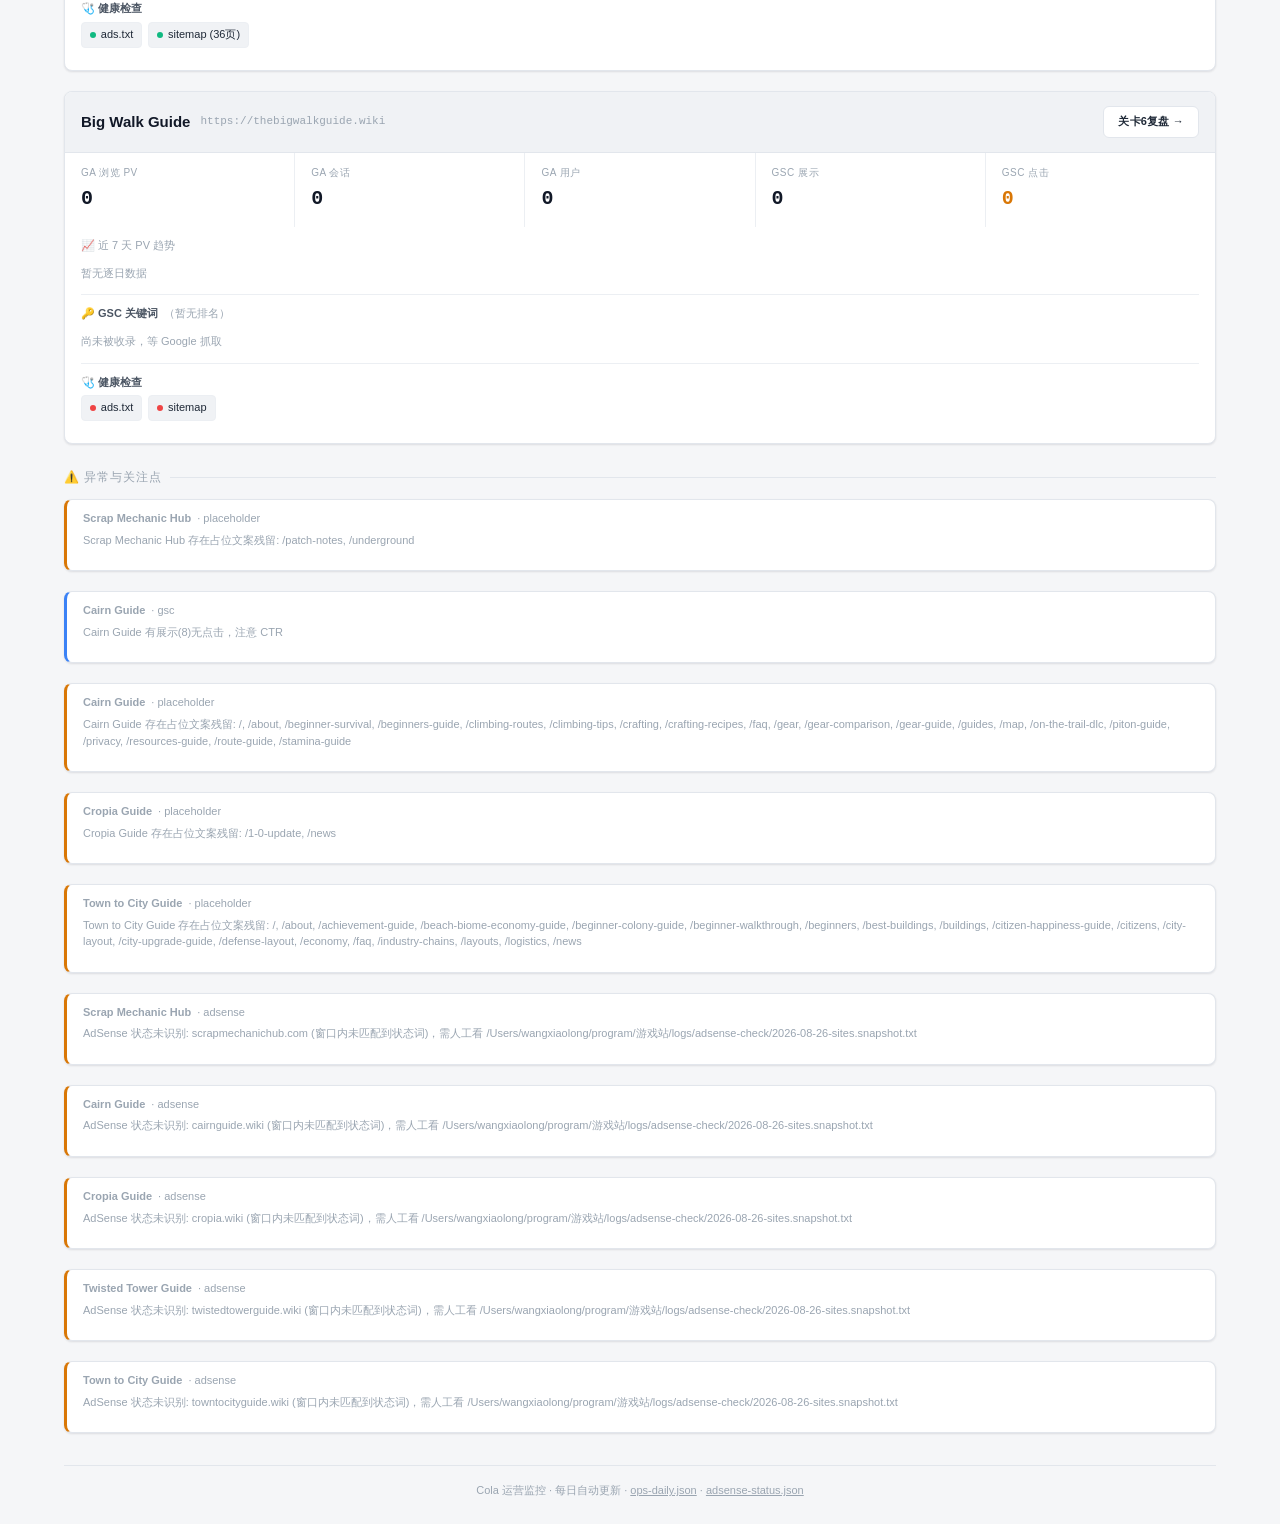
==== commit f0f2262b: "register site big-walk-guide (https://thebigwalkguide.wiki)" ====
--- a/ops.html
+++ b/ops.html
@@ -211,7 +211,7 @@
   }
 }
 
-// ── 站元信息（与 voyage.json 对齐） ──
+// ── 站元信息（内置为兑底，实际以 ./sites.json 注册表为准，新站注册后自动出卡） ──
 const SITE_META = {
   'scrapmechanic-hub': { name: 'Scrap Mechanic Hub', domain: 'https://scrapmechanichub.com', dir: 'scrapmechanic-hub' },
   'cairn-guide': { name: 'Cairn Guide', domain: 'https://cairnguide.wiki', dir: 'cairn-guide' },
@@ -407,10 +407,16 @@
 
 // ── 载入 ──
 (async function () {
-  const [ops, adsense] = await Promise.all([
+  const [ops, adsense, registry] = await Promise.all([
     loadJSON('./ops-daily.json'),
     loadJSON('./adsense-status.json'),
+    loadJSON('./sites.json'),
   ]);
+  if (registry && Array.isArray(registry.sites)) {
+    for (const s of registry.sites) {
+      if (s && s.key) SITE_META[s.key] = { name: s.name, domain: s.domain, dir: s.dir };
+    }
+  }
   const meta = document.getElementById('meta');
   if (ops) {
     meta.textContent = `数据快照 ${fmtDate(ops.generated_at)} · ${Object.keys(ops.gsc || {}).length} 站 GSC · ${Object.keys(ops.ga || {}).length} 站 GA · 健康检查 ${Object.keys(ops.health || {}).length} 站`;
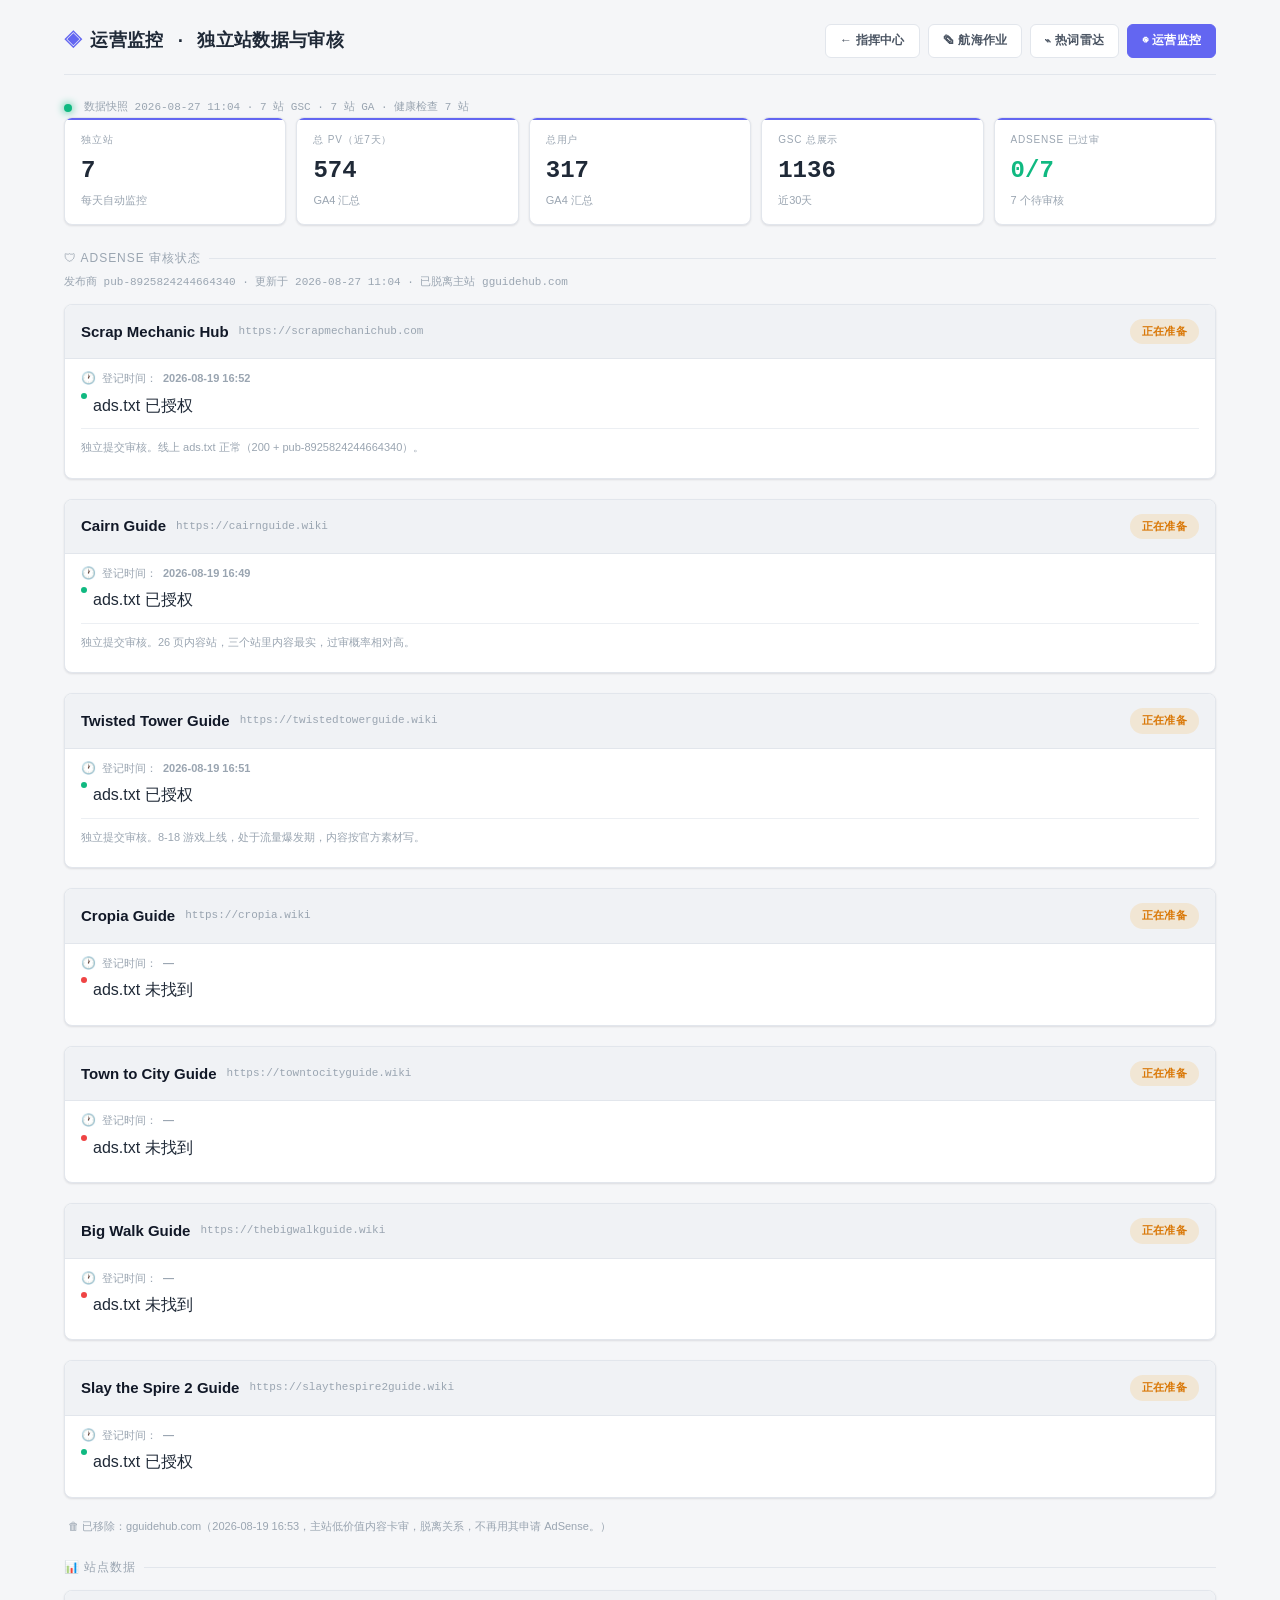
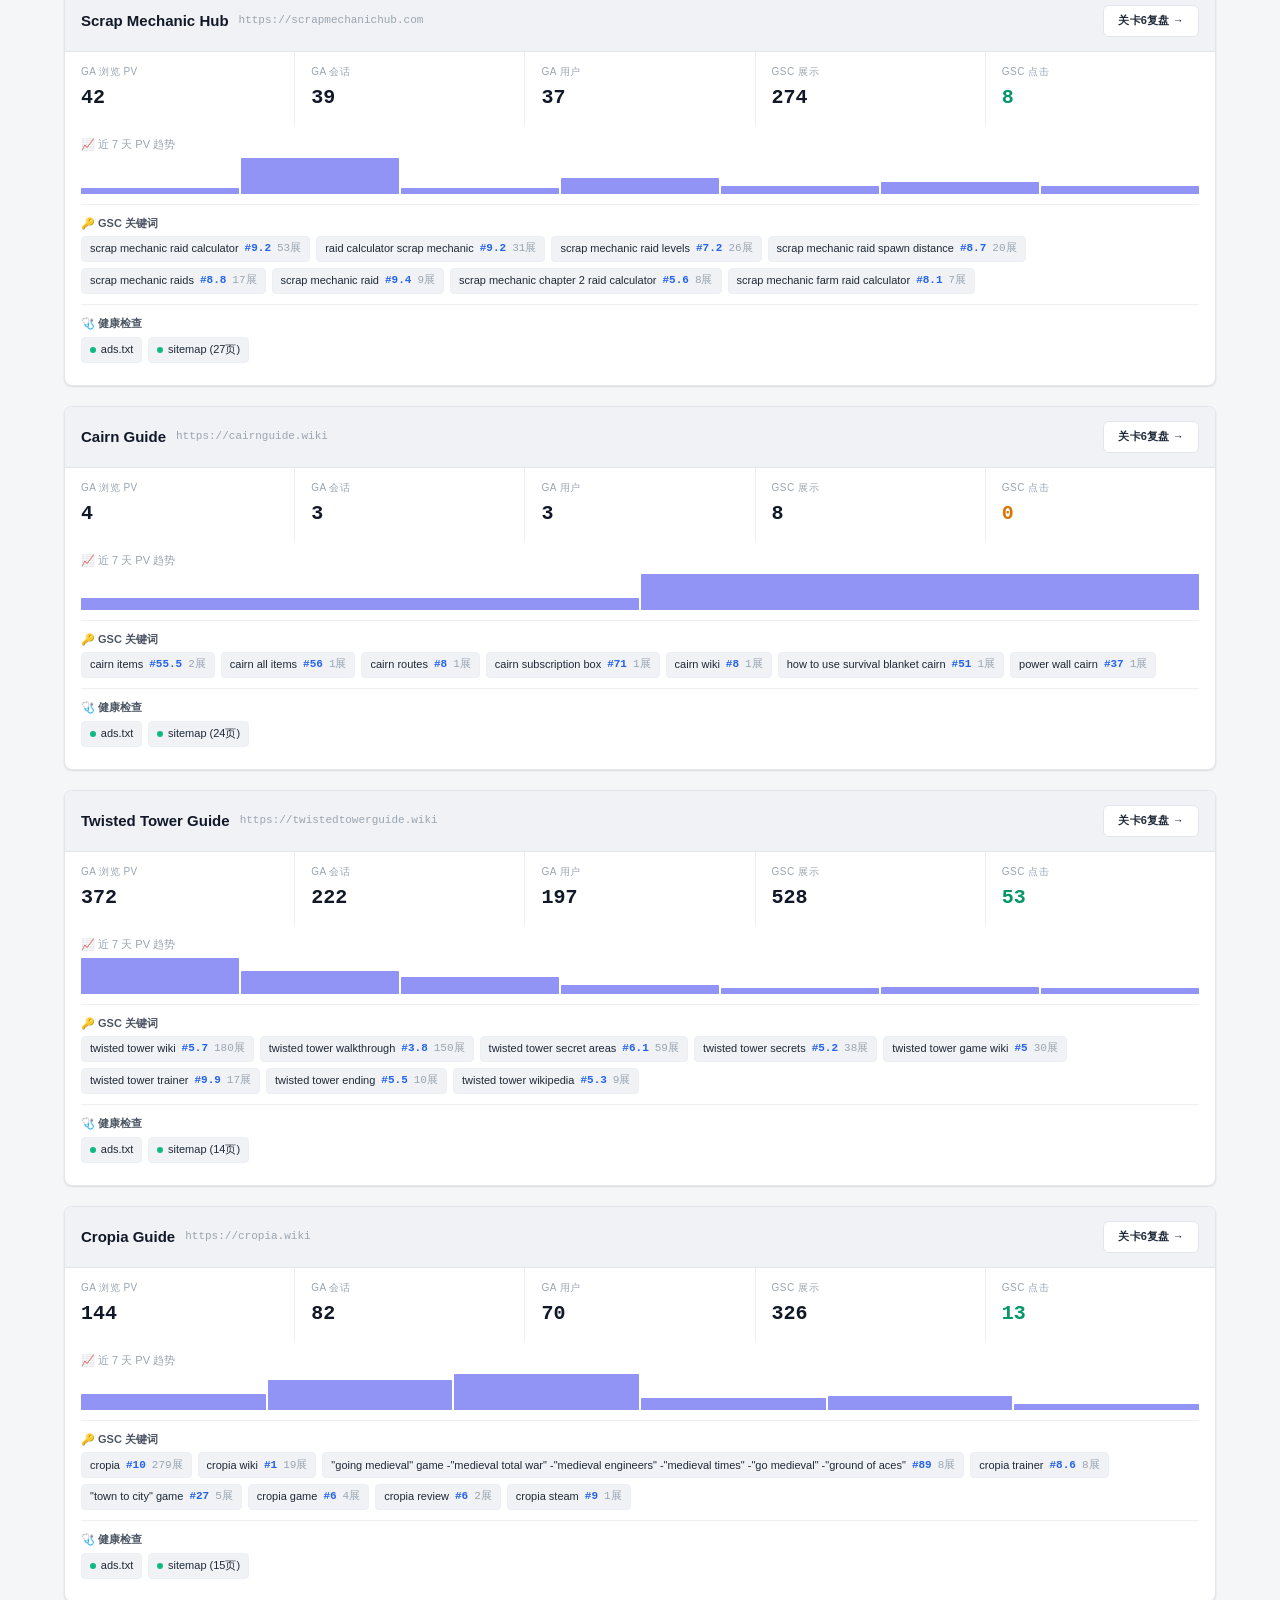
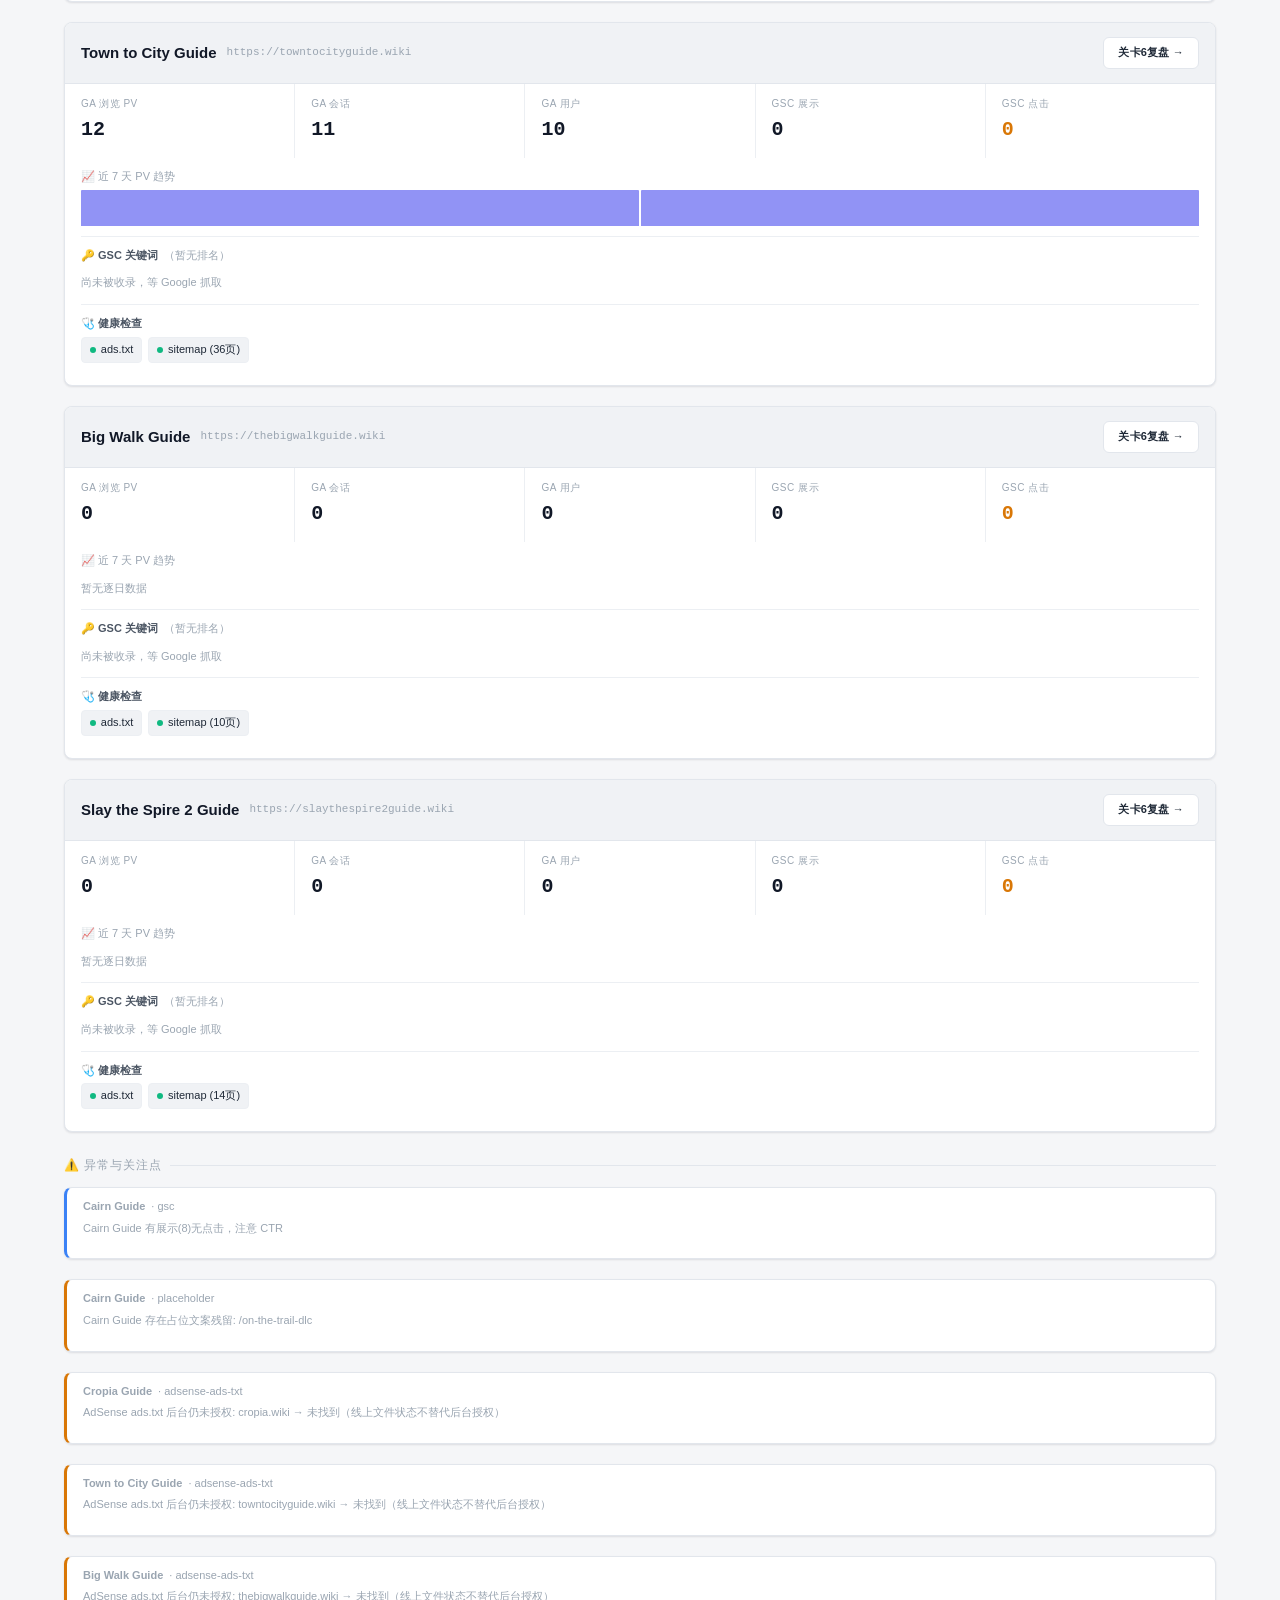
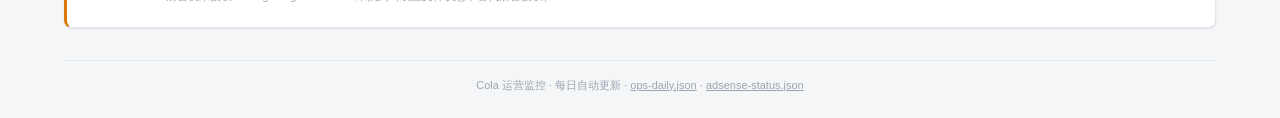
==== commit f4da141f: "补齐 ops.html SITE_META 兑底：补 big-walk + slay-the-spire-2 两站" ====
--- a/ops.html
+++ b/ops.html
@@ -218,6 +218,8 @@
   'twisted-tower-guide': { name: 'Twisted Tower Guide', domain: 'https://twistedtowerguide.wiki', dir: 'twisted-tower-guide' },
   'cropia-guide': { name: 'Cropia Guide', domain: 'https://cropia.wiki', dir: 'cropia-guide' },
   'town-to-city-guide': { name: 'Town to City Guide', domain: 'https://towntocityguide.wiki', dir: 'town-to-city-guide' },
+  'big-walk-guide': { name: 'Big Walk Guide', domain: 'https://thebigwalkguide.wiki', dir: 'big-walk-guide' },
+  'slay-the-spire-2-guide': { name: 'Slay the Spire 2 Guide', domain: 'https://slaythespire2guide.wiki', dir: 'slay-the-spire-2-guide' },
 };
 
 const AUDIT_LABEL = {
